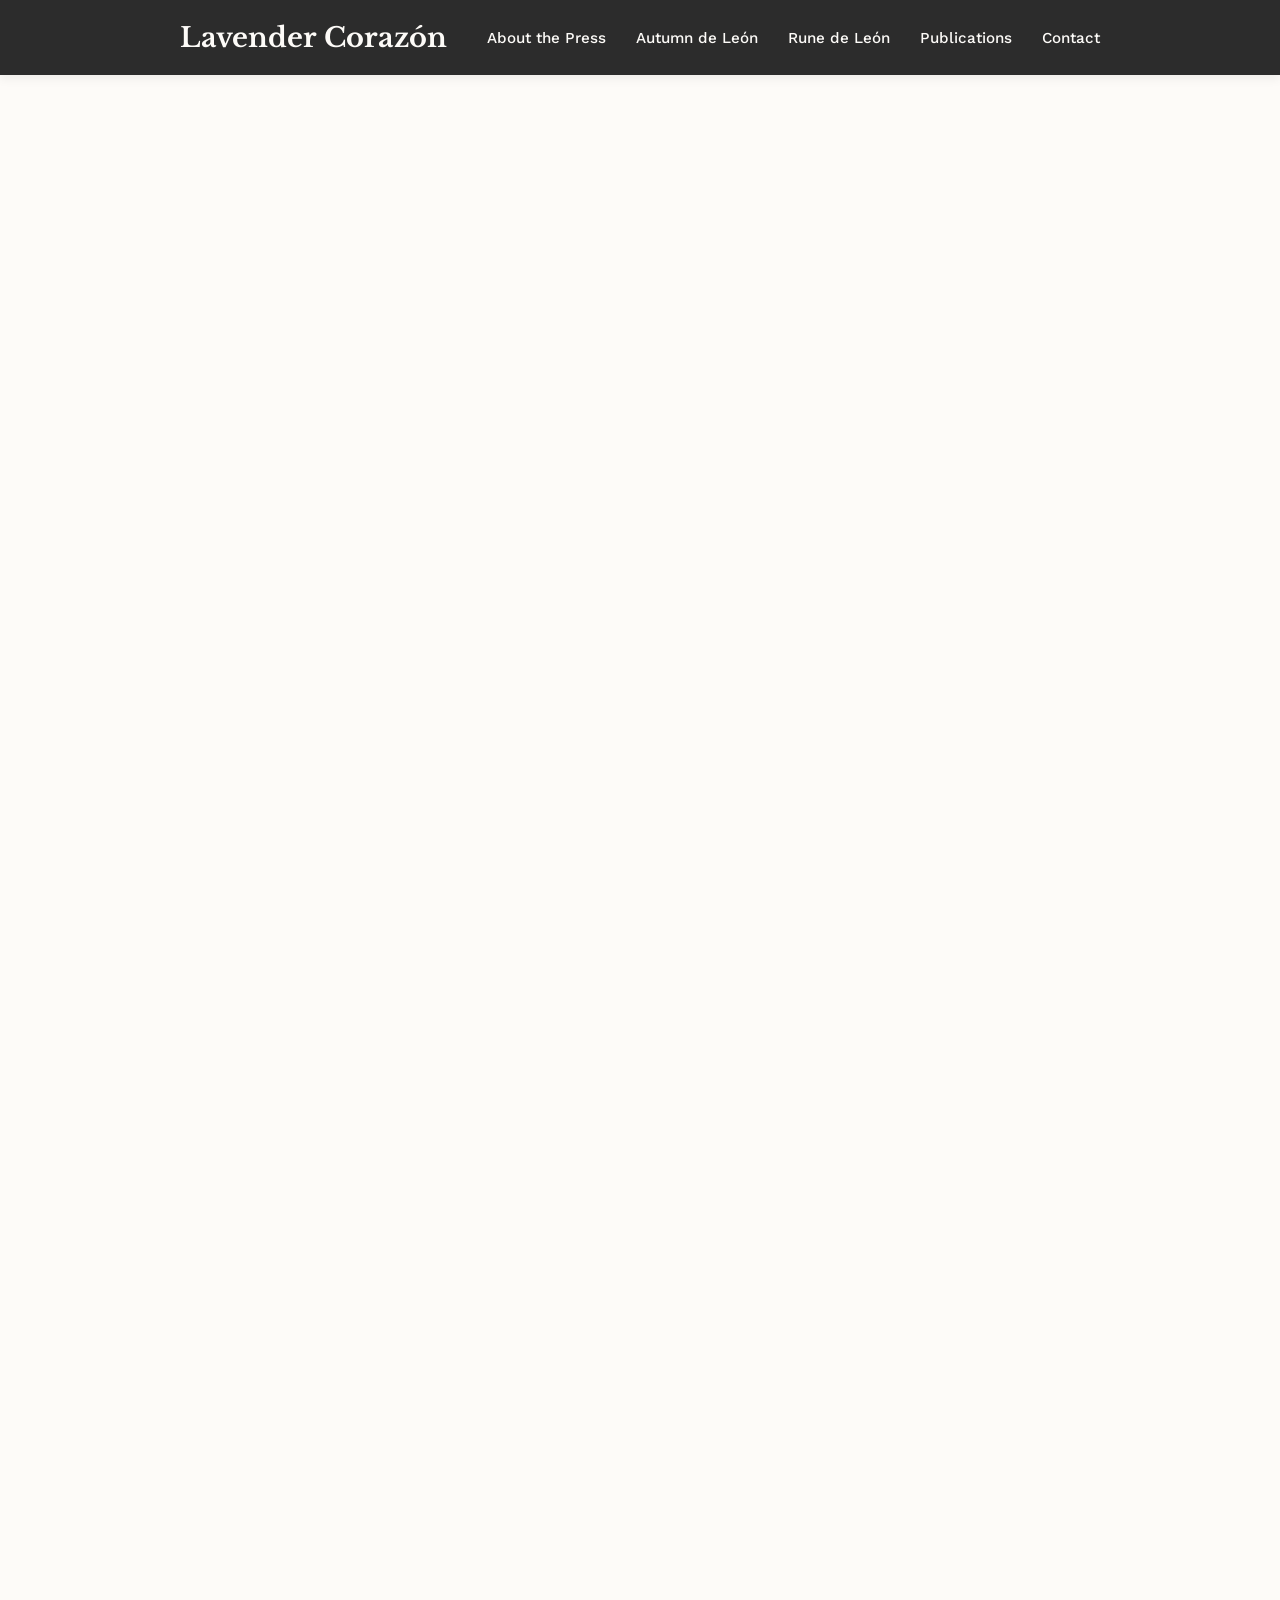
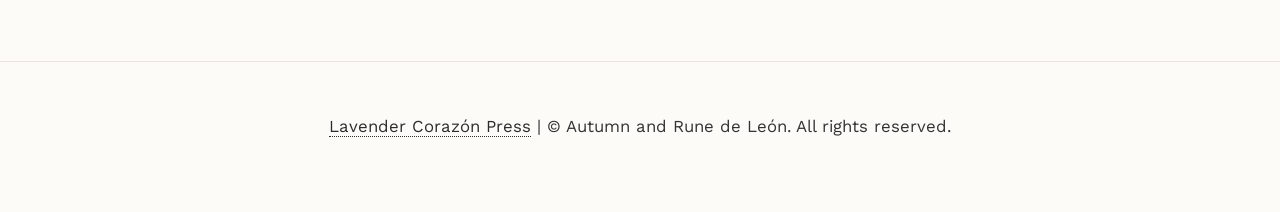
==== index.html @ 2fdf3943 "Update portfolio with latest site build" ====
<!DOCTYPE html>
<html lang="en">
<head>
    <meta charset="UTF-8">
    <meta name="viewport" content="width=device-width, initial-scale=1.0">
    <title>Lavender Corazón Press</title>
    <meta name="description" content="Lavender Corazón is a California-based queer and Latine-led letterpress project by Autumn and Rune de León, exploring poetry, printmaking, and community-based publishing through handmade chapbooks and literary ephemera.">
    <meta name="keywords" content="Lavender Corazon, Lavender Corazón, queer letterpress, Latine art, artist books, letterpress poetry, small press, fine press">
    <link rel="icon" href="assets/icon.png" type="image/png" />
    <link rel="preconnect" href="https://fonts.googleapis.com">
    <link rel="preconnect" href="https://fonts.gstatic.com" crossorigin>
    <link href="https://fonts.googleapis.com/css2?family=Libre+Baskerville:ital,wght@0,400;0,700;1,400&family=Work+Sans:wght@300;400;500;600;700&display=swap" rel="stylesheet">
    <link rel="stylesheet" href="css/style.css">
    <link rel="canonical" href="https://lavendercorazon.com/" />
    </head>

<body data-theme="light" class="lavender-corazon-home">

    <a href="#main-content" class="skip-link">Skip to main content</a>

    <header id="main-header" role="banner">
        <div class="header-content">
            <div class="logo">
                <a href="index.html">Lavender Corazón</a>
            </div>
            <nav role="navigation" aria-label="Main Navigation">
                <button id="menu-toggle" aria-expanded="false" aria-controls="main-nav">
                    <span class="sr-only">Toggle Menu</span>
                    <span class="hamburger-bar"></span>
                    <span class="hamburger-bar"></span>
                    <span class="hamburger-bar"></span>
                </button>
                <ul id="main-nav">
                    <li><a href="index.html#about-press">About the Press</a></li>
                    <li><a href="autumn.html">Autumn de León</a></li>
                    <li><a href="rune.html">Rune de León</a></li>
                    <li><a href="publications.html">Publications</a></li>
                    <li><a href="index.html#contact-press">Contact</a></li>
                    </ul>
            </nav>
        </div>
    </header>

    <main id="main-content" class="content-column" role="main">
        <section id="hero-press" aria-labelledby="hero-press-heading">
             <div class="section-content text-center">
                <h1 id="hero-press-heading" class="site-title-main">Lavender Corazón</h1>
                <p class="tagline">A Queer & Latine Press</p>
            </div>
        </section>

        <section id="about-press" aria-labelledby="about-press-heading">
            <h2 id="about-press-heading">About The Press</h2>
            <div class="section-content">
                <p>
                    Lavender Corazón Press is a small press rooted in queer and Latine experiences. We embrace both the craft of fine press and the experimental form of the artist book. As a printing method often inaccessible to those within our communities, letterpress offers a unique means of sharing our voices and embracing the book as object.
                </p>
                <p>
                    The press also serves as a collaborative imprint through which to publish and co-create with fellow artists within our communities.
                </p> <span class="visually-hidden">Rune de Leon, Autumn de Leon, Lavender Corazon</span>
            </div>
        </section>

        <section id="featured-portfolios" aria-labelledby="featured-portfolios-heading">
            <h2 id="featured-portfolios-heading">Artist Portfolios</h2>
            <div class="section-content portfolio-links">
                <div class="portfolio-link-card">
                    <h3>Autumn de León</h3>
                    <p>Artist-Printer.</p>
                    <a href="autumn.html" class="button">View Autumn's Portfolio</a>
                </div>
                <div class="portfolio-link-card">
                    <h3>Rune de León</h3>
                    <p>Illustrator & Photographer.</p>
                    <a href="rune.html" class="button">View Rune's Portfolio</a>
                </div>
            </div>
        </section>
        
        <section id="contact-press" aria-labelledby="contact-press-heading">
            <h2 id="contact-press-heading">Contact Us</h2>
            <div class="section-content">
                <p>
                    For inquiries about our work, collaborations, or custom projects, please reach out. 
                    We'd love to hear from you.
                </p>
                <p>Email: <a href="mailto:autumnal@lavendercorazon.com">autumnal@lavendercorazon.com</a></p>
                </div>
        </section>
    </main>

    <footer role="contentinfo">
        <p><a href="index.html">Lavender Corazón Press</a> | &copy; <span id="current-year"></span> Autumn and Rune de León. All rights reserved.</p>
    </footer>

    <dialog id="portfolio-lightbox" aria-labelledby="lb-title">
  <button class="lb-close" aria-label="Close (Esc)">×</button>
  <div class="lb-inner">
    <button class="lb-nav lb-prev" aria-label="Previous image">‹</button>
    <figure class="lb-figure">
      <img id="lb-img" alt="">
      <figcaption id="lb-cap"></figcaption>
    </figure>
    <button class="lb-nav lb-next" aria-label="Next image">›</button>
  </div>
</dialog>


    <script src="js/script.js"></script>
</body>
</html>
---- css/style.css ----
/*Updated 8/22/25 for mobile*/
:root {
    --font-primary: 'Work Sans', sans-serif;
    --font-secondary: 'Libre Baskerville', serif;

    /* Core Palette */
    --color-text: #333333; /* Dark gray for readability */
    --color-text-light: #666666;
    --color-heading: #1a1a1a; /* Near black for strong headings */
    --color-background: #fdfbf8; /* Warmer off-white, like aged paper */
    --color-background-alt: #f9f6f2;
    --color-primary-accent: #2c2c2c; /* Deep charcoal instead of pure black for softness */
    --color-primary-accent-hover: #4a4a4a; /* Slightly lighter charcoal for hover */
    --color-border: #dcd7cf; /* Softer border color */
    --color-border-light: #e9e4dd;
    --color-white: #ffffff;
    --color-error: #c94c4c;
    --color-success: #4CAF50;

    /* Lavender Motifs */
    --color-lavender-deep: #6A5ACD; 
    --color-lavender-medium: #9370DB; 
    --color-lavender-light: #E6E6FA; 

    --header-height: 75px;
    --max-width-content: 840px; 
    --spacing-unit: 20px;

    --transition-speed: 0.3s;
    --transition-timing: ease-in-out;

    --box-shadow-subtle: 0 1px 3px rgba(0, 0, 0, 0.04);
    --box-shadow-medium: 0 4px 10px rgba(0, 0, 0, 0.06);
    --box-shadow-letterpress-inset: inset 0 1px 2px rgba(0,0,0,0.07);
}

/* Global Resets & Base Styles - (autumne as before, truncated for brevity in this view) */
*, *::before, *::after { box-sizing: border-box; margin: 0; padding: 0; }
html { scroll-behavior: smooth; font-size: 100%; }
body {
    font-family: var(--font-primary);
    background-color: var(--color-background);
    color: var(--color-text);
    line-height: 1.75; 
    padding-top: var(--header-height);
    -webkit-font-smoothing: antialiased;
    -moz-osx-font-smoothing: grayscale;
    transition: background-color var(--transition-speed) var(--transition-timing), color var(--transition-speed) var(--transition-timing);
}
.skip-link { position: absolute; top: -100px; left: 0; background: var(--color-primary-accent); color: var(--color-background); padding: 10px 15px; z-index: 9999; transition: top var(--transition-speed) var(--transition-timing); text-decoration: none; font-weight: 500; }
.skip-link:focus { top: 0; }
.sr-only { position: absolute; width: 1px; height: 1px; padding: 0; margin: -1px; overflow: hidden; clip: rect(0, 0, 0, 0); white-space: nowrap; border: 0; }

/* Typography */
h1, h2, h3, h4, h5, h6 { font-family: var(--font-secondary); color: var(--color-heading); line-height: 1.3; margin-bottom: calc(var(--spacing-unit) * 0.85); font-weight: 700; }
h1 { font-size: 2.6rem; }
h2 { font-size: 2.1rem; }
h3 { font-size: 1.6rem; }
p { font-size: 1.05rem; margin-bottom: var(--spacing-unit); color: var(--color-text); } 

/* UPDATED LINK STYLES */
a { 
    color: var(--color-primary-accent); /* Charcoal links */
    text-decoration: none; 
    border-bottom: 1px solid transparent; 
    transition: color var(--transition-speed) var(--transition-timing), border-color var(--transition-speed) var(--transition-timing); 
}
a:hover, a:focus { 
    color: var(--color-primary-accent-hover); /* Lighter charcoal on hover */
    border-bottom-color: var(--color-primary-accent-hover); /* Underline on hover */
}

.site-title-main { font-size: 3.5rem; color: var(--color-heading); margin-bottom: calc(var(--spacing-unit) * 0.5); font-weight: 400; }
.lavender-corazon-home #hero-press { padding: calc(var(--spacing-unit) * 3) 0; text-align: center; border-bottom: 1px solid var(--color-border-light); }
.lavender-corazon-home .tagline { font-family: var(--font-primary); font-size: 1.2rem; color: black; font-style: italic; }
.portfolio-intro h1 { font-size: 2.8rem; text-align: center; margin-bottom: calc(var(--spacing-unit) * 0.25); color: var(--color-heading); }
.portfolio-tagline { font-family: var(--font-primary); font-size: 1.1rem; color: black; text-align: center; margin-bottom: calc(var(--spacing-unit) * 2); }

/* Header */
#main-header { background-color: var(--color-primary-accent); color: var(--color-background); padding: 0 calc(var(--spacing-unit) * 1.5); position: fixed; top: 0; left: 0; width: 100%; height: var(--header-height); z-index: 1000; box-shadow: var(--box-shadow-medium); }
#main-header .header-content { max-width: calc(var(--max-width-content) + var(--spacing-unit) * 4); margin: 0 auto; display: flex; justify-content: space-between; align-items: center; height: 100%; }
#main-header .logo a { font-family: var(--font-secondary); font-size: 1.7rem; color: var(--color-background); font-weight: 700; text-decoration: none; border-bottom: none; }
/* Logo link hover specifically uses lavender for a subtle brand touch in header */
#main-header .logo a:hover, #main-header .logo a:focus { color: var(--color-lavender-light); border-bottom: none; } 
#main-header nav ul { list-style: none; display: flex; }
#main-header nav ul li { margin-left: calc(var(--spacing-unit) * 1.5); }
#main-header nav ul li a { text-decoration: none; color: var(--color-background); font-family: var(--font-primary); font-size: 0.95rem; font-weight: 500; padding: 5px 0; position: relative; border-bottom: none; }
#main-header nav ul li a.current-page { color: var(--color-lavender-light); font-weight: 700; }
#main-header nav ul li a::after { content: ''; position: absolute; width: 100%; transform: scaleX(0); height: 2px; bottom: -2px; left: 0; background-color: var(--color-lavender-light); transform-origin: bottom right; transition: transform var(--transition-speed) var(--transition-timing); }
#main-header nav ul li a:hover::after, #main-header nav ul li a:focus::after, #main-header nav ul li a.current-page::after { transform: scaleX(1); transform-origin: bottom left; }
#main-header nav ul li a:hover, #main-header nav ul li a:focus { color: var(--color-lavender-light); border-bottom: none; } /* Nav links in header retain lavender hover for contrast */
#menu-toggle { display: none; background: none; border: none; cursor: pointer; padding: 10px; z-index: 1001; }
#menu-toggle .hamburger-bar { display: block; width: 25px; height: 3px; background-color: var(--color-background); margin: 5px 0; transition: transform var(--transition-speed) var(--transition-timing), opacity var(--transition-speed) var(--transition-timing); }

/* Main Content Layout */
.content-column { max-width: var(--max-width-content); margin: calc(var(--spacing-unit) * 2.5) auto; padding: 0 var(--spacing-unit); }
section { padding: calc(var(--spacing-unit) * 2.5) 0; margin-bottom: calc(var(--spacing-unit) * 2); border-bottom: 1px solid var(--color-border-light); opacity: 0; transform: translateY(20px); transition: opacity 0.6s var(--transition-timing), transform 0.6s var(--transition-timing); }
section.is-visible { opacity: 1; transform: translateY(0); }
section:last-child { border-bottom: none; margin-bottom: 0; }
section h2 { margin-bottom: calc(var(--spacing-unit) * 1.5); position: relative; padding-bottom: calc(var(--spacing-unit) * 0.5); font-weight: 400; }
section h2::after { content: ''; position: absolute; left: 0; bottom: 0; width: 50px; height: 2px; background-color: var(--color-lavender-medium); } /* Lavender underline for section titles retained */
.lavender-corazon-home #featured-portfolios .portfolio-links { display: flex; flex-wrap: wrap; gap: var(--spacing-unit); justify-content: space-around; }
.lavender-corazon-home .portfolio-link-card { background-color: var(--color-background-alt); border: 1px solid var(--color-border-light); padding: calc(var(--spacing-unit) * 1.5); border-radius: 4px; text-align: center; flex: 1 1 300px; min-width: 280px; box-shadow: var(--box-shadow-subtle); transition: transform var(--transition-speed) ease, box-shadow var(--transition-speed) ease; }
.lavender-corazon-home .portfolio-link-card:hover { transform: translateY(-5px); box-shadow: var(--box-shadow-medium); }
/* Portfolio card title links will now follow general 'a' styling (charcoal) */
.lavender-corazon-home .portfolio-link-card h3 a { color: var(--color-primary-accent); }
.lavender-corazon-home .portfolio-link-card h3 a:hover { color: var(--color-primary-accent-hover); }
.lavender-corazon-home .portfolio-link-card p { font-size: 0.95rem; color: var(--color-text-light); margin-bottom: var(--spacing-unit); }

/* Entries Section (Portfolio Pages) */
.entries-container .entry-preview { margin-bottom: calc(var(--spacing-unit) * 3); padding-bottom: calc(var(--spacing-unit) * 2); border-bottom: 1px dashed var(--color-border); display: flex; gap: calc(var(--spacing-unit) * 1.5); align-items: flex-start; transition: opacity 0.3s ease; }
.entries-container .entry-preview:hover { opacity: 0.85; }
.entries-container .entry-preview:last-child { border-bottom: none; padding-bottom: 0; }
.entries-container .entry-preview img { width: 180px; height: auto; object-fit: cover; aspect-ratio: 4/3.2; border: 1px solid var(--color-border-light); padding: 4px; background-color: var(--color-white); box-shadow: var(--box-shadow-subtle); flex-shrink: 0; border-radius: 2px; }
.entries-container .entry-preview .entry-content { flex-grow: 1; }
.entries-container .entry-preview h3 { font-size: 1.5rem; margin-top: 0; margin-bottom: calc(var(--spacing-unit) * 0.4); }
/* Entry title links will now follow general 'a' styling (charcoal) */
.entries-container .entry-preview h3 a { color: var(--color-heading); border-bottom-color: transparent; } /* Keep heading color for title itself */
.entries-container .entry-preview h3 a:hover, .entries-container .entry-preview h3 a:focus { color: var(--color-primary-accent-hover); border-bottom-color: var(--color-primary-accent-hover); } /* Hover uses charcoal */
.entries-container .entry-preview .excerpt { font-size: 0.95rem; color: var(--color-text-light); margin-bottom: calc(var(--spacing-unit) * 0.75); }
/* Read more links will now follow general 'a' styling but with B&W button appearance */
.entries-container .entry-preview .read-more { 
    display: inline-block; 
    font-family: var(--font-primary); 
    font-weight: 600; 
    font-size: 0.85rem; 
    text-decoration: none; 
    color: var(--color-primary-accent); /* Charcoal text */
    padding: 7px 14px; 
    border: 1px solid var(--color-primary-accent); /* Charcoal border */
    border-radius: 20px; 
    background-color: transparent; /* Transparent background */
    transition: background-color var(--transition-speed) var(--transition-timing), color var(--transition-speed) var(--transition-timing); 
}
.entries-container .entry-preview .read-more:hover, 
.entries-container .entry-preview .read-more:focus { 
    background-color: var(--color-primary-accent); /* Charcoal background on hover */
    color: var(--color-background); /* Off-white text on hover */
}
.loading-message, .error-message-global { font-style: italic; color: var(--color-text-light); text-align: center; padding: var(--spacing-unit); font-size: 1rem; }

/* CV Section & Buttons (B&W Buttons) */
.button {
    display: inline-block;
    background-color: var(--color-primary-accent); 
    color: var(--color-background); 
    padding: 12px 25px;
    text-decoration: none;
    font-family: var(--font-primary);
    font-weight: 500;
    font-size: 0.95rem;
    border-radius: 3px;
    border: 1px solid var(--color-primary-accent); 
    transition: background-color var(--transition-speed) var(--transition-timing), 
                color var(--transition-speed) var(--transition-timing), 
                transform var(--transition-speed) var(--transition-timing), 
                box-shadow var(--transition-speed) var(--transition-timing),
                border-color var(--transition-speed) var(--transition-timing);
    cursor: pointer;
    text-align: center;
}
.button:hover, .button:focus {
    background-color: var(--color-background); 
    color: var(--color-primary-accent); 
    border-color: var(--color-primary-accent); 
    transform: translateY(-2px);
    box-shadow: var(--box-shadow-subtle);
}
.button:active {
    transform: translateY(0);
}
.small-note { font-size: 0.85rem; color: var(--color-text-light); margin-top: calc(var(--spacing-unit) * 0.75); }


/* Bridge divider + circular portrait - FIXED for mobile */
.profile-bridge {
  --avatar-size: clamp(140px, 22vw, 220px);
  position: relative;
  /* Changed: More space to prevent overlap */
  margin: 1.5rem auto 2rem;
  /* Changed: Ensure enough height for the circle */
  min-height: calc(var(--avatar-size) + 20px);
  display: flex;
  align-items: center;
  justify-content: center;
}

.profile-bridge::before {
  content: "";
  position: absolute;
  left: 0;
  right: 0;
  top: 50%;
  border-top: 1px solid var(--color-border-light);
  z-index: 0;
}

.profile-avatar {
  /* Changed: Removed absolute positioning */
  position: relative;
  width: var(--avatar-size);
  height: var(--avatar-size);
  border-radius: 50%;
  overflow: hidden;
  z-index: 2;
  background: var(--color-background);
  box-shadow:
    0 0 0 6px var(--color-background),
    0 2px 10px rgba(0,0,0,0.06);
}

.profile-avatar img {
  width: 100%;
  height: 100%;
  object-fit: cover;
  display: block;
}

/* Normalize intro → bridge → about (autumn = Rune) */
:root {
  --bridge-gap-top: 1.5rem;
  --bridge-gap-bottom: 2rem;
}

/* autumne avatar size + spacing on both pages */
.autumn-duffy-page .profile-bridge,
.rune-de-leon-page .profile-bridge {
  --avatar-size: 200px;
  margin-top: var(--bridge-gap-top);
  margin-bottom: var(--bridge-gap-bottom);
}

/* Remove default bottom border/padding on intro sections */
#portfolio-intro-autumn,
#portfolio-intro-rune {
  border-bottom: none;
  padding-bottom: 0;
  margin-bottom: 0;
}

/* Subtitle → circle spacing */
.portfolio-tagline {
  margin-bottom: 0;
}

/* Circle → About spacing (both pages) + kill border */
#about,
#about-autumn,
#about-rune {
  border-bottom: none;
  padding-top: 0;
  margin-top: 0;
}

/* Enforce circle geometry */
.autumn-duffy-page .profile-avatar,
.rune-de-leon-page .profile-avatar {
  width: var(--avatar-size);
  aspect-ratio: 1 / 1;
  border-radius: 50%;
  overflow: hidden;
}

.autumn-duffy-page .profile-avatar img,
.rune-de-leon-page .profile-avatar img {
  width: 100%;
  height: 100%;
  object-fit: cover;
  display: block;
}

/* Mobile-specific adjustments */
@media (max-width: 768px) {
  .profile-bridge {
    --avatar-size: 160px;
    margin: 1.5rem auto 1.5rem;
  }
  
  .autumn-duffy-page .profile-bridge,
  .rune-de-leon-page .profile-bridge {
    --avatar-size: 160px;
  }
}

@media (max-width: 480px) {
  .profile-bridge {
    --avatar-size: 140px;
    margin: 1rem auto 1rem;
  }
  
  .autumn-duffy-page .profile-bridge,
  .rune-de-leon-page .profile-bridge {
    --avatar-size: 140px;
  }
}

/* Remove the default section borders so you don’t get double lines */
#portfolio-intro-rune, #about-rune { border-bottom: none; }
#portfolio-intro-autumn, #about-autumn { border-bottom: none; }


/* ---- Portfolio / Carousel (natural aspect, bounded height) ---- */
.series-carousel { margin: 2rem 0; }

.series-carousel .snap-row{
  display:flex;
  overflow-x:auto;
  scroll-snap-type:x mandatory;
  gap:1rem;
  padding:0 1rem;
  align-items:center;          /* vertically center different heights */
}

.series-carousel .card{
  flex:0 0 auto;               /* size to content; no forced width */
  scroll-snap-align:center;
}

/* The clickable frame sizes to the image */
.card-hero{
  position:relative;
  display:inline-block;
  padding:0;
  border:none;
  background:transparent;      /* no letterbox fill */
  border-radius:16px;
  overflow:hidden;             /* keeps caption inside rounded corners */
  cursor:pointer;
}

/* KEY: cap height, keep aspect, width auto */
.card-hero img {
  display: block;
  height: clamp(420px, 45vh, 840px); /* bigger: ~45% of screen, with floor/ceiling */
  width: auto;
  max-width: min(96vw, 1200px);      /* let it get wider but not past the viewport */
  border-radius: inherit;
}

@media (max-width: 600px){
  .card-hero img { height: clamp(300px, 55vh, 700px); } /* larger on phones */
}

/* Caption */
.card-caption{
  position:absolute;
  left:.75rem;
  bottom:.75rem;
  background:rgba(0,0,0,.55);
  color:#fff;
  padding:.45rem .7rem;
  border-radius:.5rem;
  font:600 .95rem/1.2 "Work Sans", system-ui;
}

/* ---- Lightbox ---- */
#portfolio-lightbox {
  width: 100%;
  height: 100%;
  padding: 0;
  border: none;
}
#portfolio-lightbox::backdrop { background: rgba(0,0,0,.85); }

#portfolio-lightbox .lb-inner{
  height: 100dvh;
  display: grid;
  grid-template-columns: 64px 1fr 64px;
  grid-template-areas: "prev fig next";
  align-items: center;
  gap: 1rem;
  padding: 1rem;
}

#portfolio-lightbox .lb-figure{
  grid-area: fig;
  margin: 0;
  text-align: center;
}
#lb-img{
  max-height: 90dvh;
  max-width: 92vw;
  width: auto;
  height: auto;
  display: inline-block;
}
#lb-cap{
  margin-top: .75rem;
  color: #e9e9e9;
  font: 500 .95rem/1.4 var(--font-primary, system-ui);
}

.lb-nav{
  grid-area: prev;
  border: none;
  background: rgba(255,255,255,.9);
  width: 44px; height: 44px;
  border-radius: 999px;
  cursor: pointer;
  font-size: 1.25rem;
  box-shadow: 0 2px 10px rgba(0,0,0,.25);
}
.lb-next{ grid-area: next; }
.lb-prev{ grid-area: prev; }

.lb-close{
  position: fixed;
  top: 12px; right: 14px;
  border: none;
  background: rgba(255,255,255,.95);
  width: 40px; height: 40px;
  border-radius: 999px;
  cursor: pointer;
  font-size: 1.1rem;
  box-shadow: 0 2px 10px rgba(0,0,0,.25);
}
@media (max-width: 700px){
  #portfolio-lightbox .lb-inner{
    grid-template-columns: 48px 1fr 48px;
    gap: .5rem;
  }
}



/* Contact Form */
.contact-form .form-group { margin-bottom: calc(var(--spacing-unit) * 1.25); }
.contact-form label { display: block; font-family: var(--font-primary); font-weight: 600; margin-bottom: calc(var(--spacing-unit) * 0.4); font-size: 0.9rem; color: var(--color-heading); }
.contact-form input[type="text"], .contact-form input[type="email"], .contact-form textarea { width: 100%; padding: 12px; border: 1px solid var(--color-border); border-radius: 3px; font-family: var(--font-primary); font-size: 1rem; background-color: var(--color-white); color: var(--color-text); transition: border-color var(--transition-speed) var(--transition-timing), box-shadow var(--transition-speed) var(--transition-timing); box-shadow: var(--box-shadow-letterpress-inset); }
/* Focus ring for form inputs will use a subtle lavender to tie in the accent color */
.contact-form input[type="text"]:focus, .contact-form input[type="email"]:focus, .contact-form textarea:focus { outline: none; border-color: var(--color-lavender-medium); box-shadow: 0 0 0 3px rgba(147, 112, 219, 0.2), var(--box-shadow-letterpress-inset); } 
.contact-form input::placeholder, .contact-form textarea::placeholder { color: var(--color-text-light); opacity: 0.7; }
.contact-form textarea { resize: vertical; min-height: 120px; }
.form-group .error-message { display: block; color: var(--color-error); font-size: 0.85rem; margin-top: 5px; min-height: 1.2em; }
.contact-form input.invalid, .contact-form textarea.invalid { border-color: var(--color-error); }
.form-feedback { margin-top: var(--spacing-unit); padding: calc(var(--spacing-unit) * 0.75); border-radius: 3px; font-size: 0.95rem; text-align: center; }
.form-feedback.success { background-color: #edf7ed; border: 1px solid var(--color-success); color: #1e4620; }
.form-feedback.error { background-color: #fdeded; border: 1px solid var(--color-error); color: #932121; }

/* Footer */
footer { text-align: center; padding: calc(var(--spacing-unit) * 2.5) var(--spacing-unit); margin-top: calc(var(--spacing-unit) * 2.5); font-size: 0.9rem; color: var(--color-text-light); border-top: 1px solid var(--color-border-light); }
/* Footer links will also follow the new general 'a' styling (charcoal) */
footer a { color: var(--color-primary-accent); border-bottom: 1px dotted var(--color-primary-accent); }
footer a:hover { color: var(--color-primary-accent-hover); border-bottom-color: var(--color-primary-accent-hover); }

/* Responsive Adjustments - (autumne as before, truncated) */
@media (max-width: 900px) { :root { --header-height: 70px; } h1 { font-size: 2.3rem; } .site-title-main { font-size: 3rem; } .portfolio-intro h1 { font-size: 2.5rem; } h2 { font-size: 1.9rem; } h3 { font-size: 1.5rem; } .entries-container .entry-preview { flex-direction: column; } .entries-container .entry-preview img { width: 100%; max-width: 250px; margin-bottom: var(--spacing-unit); } }
@media (max-width: 768px) { #main-header nav ul { display: none; position: absolute; top: var(--header-height); left: 0; width: 100%; background-color: var(--color-primary-accent); flex-direction: column; align-items: center; padding: var(--spacing-unit) 0; box-shadow: var(--box-shadow-medium); border-top: 1px solid rgba(255,255,255,0.05); } #main-header nav ul.is-active { display: flex; } #main-header nav ul li { margin: calc(var(--spacing-unit) * 0.5) 0; width: 100%; text-align: center; } #main-header nav ul li a { display: block; padding: calc(var(--spacing-unit) * 0.75) 0; width: 100%; } #main-header nav ul li a::after { bottom: 8px; } #menu-toggle { display: block; } #menu-toggle.is-active .hamburger-bar:nth-child(1) { transform: translateY(8px) rotate(45deg); } #menu-toggle.is-active .hamburger-bar:nth-child(2) { opacity: 0; } #menu-toggle.is-active .hamburger-bar:nth-child(3) { transform: translateY(-8px) rotate(-45deg); } .content-column { margin-top: var(--spacing-unit); margin-bottom: var(--spacing-unit); } section { padding: var(--spacing-unit) 0; } }
@media (max-width: 480px) { html { font-size: 93.75%; } #main-header .logo a { font-size: 1.5rem; } h1 { font-size: 2rem; } .site-title-main { font-size: 2.5rem; } .portfolio-intro h1 { font-size: 2.2rem; } h2 { font-size: 1.7rem; } h3 { font-size: 1.4rem; } .button { padding: 10px 20px; font-size: 0.9rem; } .entries-container .entry-preview .read-more { padding: 6px 12px; font-size: 0.8rem; } .lavender-corazon-home .portfolio-link-card { padding: var(--spacing-unit); } }
/* Print styles - (autumne as before, truncated) */
@media print { body { padding-top: 0; background-color: var(--color-white); color: #000; } #main-header, footer, .contact-form button, .button, #menu-toggle { display: none; } .content-column, section { border: none; margin: 0; padding: 0; box-shadow: none; opacity: 1; transform: none; } a { color: #000; text-decoration: underline; } a[href^="http"]::after { content: " (" attr(href) ")"; font-size: 0.8em; } .entries-container .entry-preview img { max-width: 150px; } section h2::after { background-color: #000; } }


/* --- Normalize intro ↔ bridge ↔ about (autumn = Rune) --- */
:root{
  --bridge-gap-top: 6px;      /* subtitle → circle */
  --bridge-gap-bottom: 28px;  /* circle → About heading */
}

/* autumne avatar size + vertical nudge on both pages */
.autumn-page .profile-bridge,
.rune-de-leon-page .profile-bridge{
  --avatar-size: 200px;
  margin-top: -10px;                      /* pull circle closer to subtitle */
  margin-bottom: var(--bridge-gap-bottom);
}

/* Remove default bottom border/padding on the intro sections */
#portfolio-intro-autumn,
#portfolio-intro-rune{
  border-bottom: none;
  padding-bottom: 0;
}

/* Subtitle → circle spacing */
.portfolio-tagline{
  margin-bottom: var(--bridge-gap-top);
}

/* Circle → About spacing (both pages) + kill border */
#about,                /* autumn */
#about-autumn,            /* legacy id if used */
#about-rune{           /* Rune */
  border-bottom: none;
  padding-top: 0;
  margin-top: var(--bridge-gap-bottom);
}

/* Enforce circle geometry */
.autumn-page .profile-avatar,
.rune-de-leon-page .profile-avatar{
  width: var(--avatar-size);
  aspect-ratio: 1 / 1;
  border-radius: 50%;
  overflow: hidden;
}
.autumn-page .profile-avatar img,
.rune-de-leon-page .profile-avatar img{
  width: 100%;
  height: 100%;
  object-fit: cover;
  display: block;
}

.visually-hidden {
  position: absolute;
  width: 1px;
  height: 1px;
  overflow: hidden;
  clip: rect(0,0,0,0);
  white-space: nowrap;
}

/* ==========================================================================
   Publications & Library Catalogue Styles
   ========================================================================== */

.publications-list {
    display: flex;
    flex-direction: column;
    gap: calc(var(--spacing-unit) * 4);
    margin-top: calc(var(--spacing-unit) * 1.5);
}

.publication-entry {
    display: grid;
    grid-template-columns: 1.2fr 0.8fr;
    gap: calc(var(--spacing-unit) * 2.5);
    align-items: start;
    padding-bottom: calc(var(--spacing-unit) * 2);
}

.publication-entry:not(:last-child) {
    border-bottom: 1px dashed var(--color-border);
}

/* Left Column: Metadata & Details */
.pub-metadata h3 {
    font-size: 1.75rem;
    margin-bottom: calc(var(--spacing-unit) * 0.75);
}

.catalogue-specs {
    list-style: none;
    padding: 0;
    margin-bottom: var(--spacing-unit);
    background-color: var(--color-background-alt);
    border-left: 2px solid var(--color-lavender-medium);
    padding: calc(var(--spacing-unit) * 0.75) var(--spacing-unit);
    font-family: var(--font-primary);
    font-size: 0.95rem;
}

.catalogue-specs li {
    margin-bottom: 6px;
    line-height: 1.5;
}

.catalogue-specs li:last-child {
    margin-bottom: 0;
}

.pub-description p {
    font-size: 1rem;
    margin-bottom: var(--spacing-unit);
}

/* Right Column: Book/Print Asset Display */
.pub-media {
    width: 100%;
}

.pub-media img {
    width: 100%;
    height: auto;
    object-fit: cover;
    border: 1px solid var(--color-border-light);
    padding: 6px;
    background-color: var(--color-white);
    box-shadow: var(--box-shadow-medium);
    border-radius: 2px;
}

/* Permanent Collections Layout */
.collections-grid {
    list-style: none;
    padding: 0;
    margin-top: var(--spacing-unit);
    display: grid;
    grid-template-columns: repeat(auto-fill, minmax(280px, 1fr));
    gap: calc(var(--spacing-unit) * 0.75);
}

.collections-grid li {
    font-family: var(--font-secondary);
    font-size: 1.1rem;
    padding: calc(var(--spacing-unit) * 0.5) 0;
    border-bottom: 1px solid var(--color-border-light);
    position: relative;
}

/* Responsive Overrides for Catalog View */
@media (max-width: 800px) {
    .publication-entry {
        grid-template-columns: 1fr;
        gap: calc(var(--spacing-unit) * 2);
    }
    
    .pub-media {
        grid-row: 1; /* Moves visual asset above metadata on small screens */
        max-width: 450px;
        margin: 0 auto;
    }
}
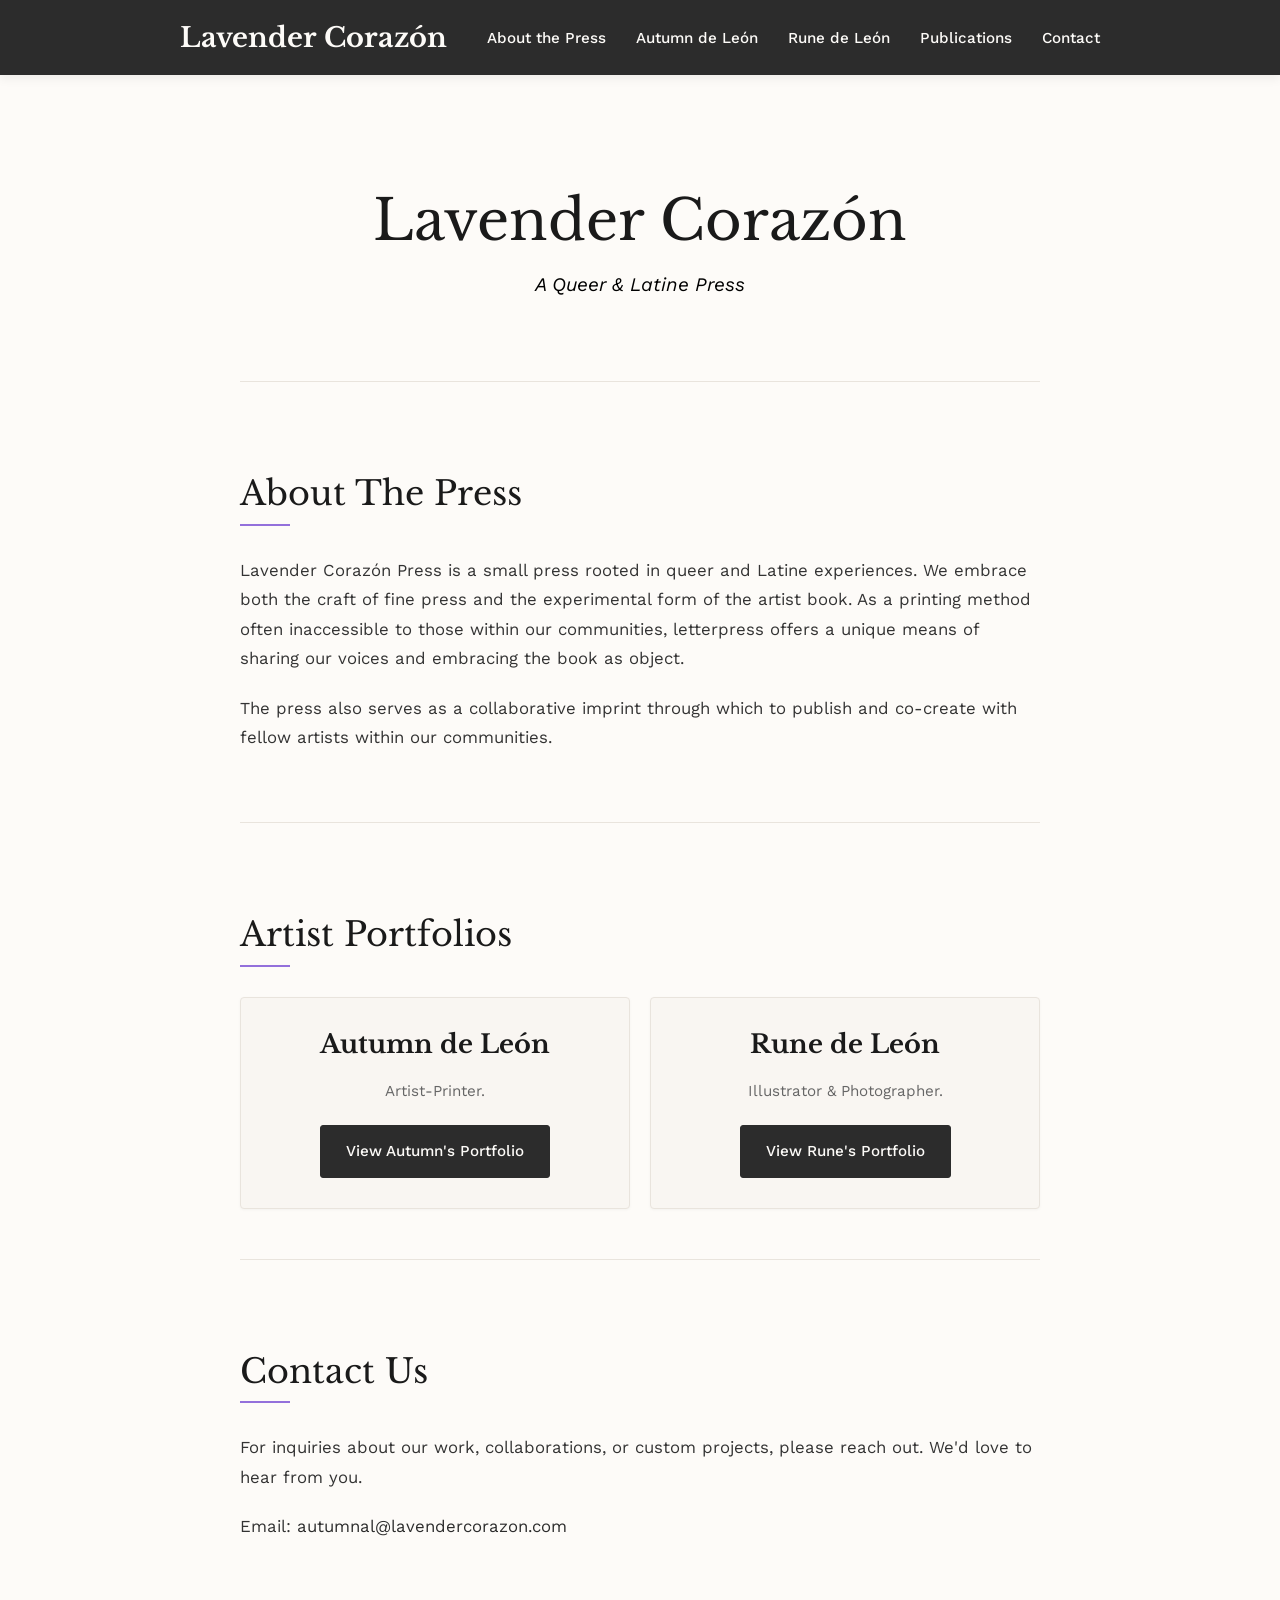
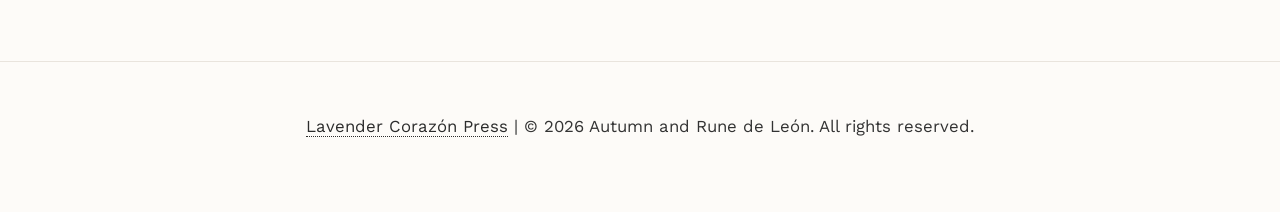
==== commit 563ee869: "Update portfolio with latest site build" ====
--- a/index.html
+++ b/index.html
@@ -12,6 +12,20 @@
     <link href="https://fonts.googleapis.com/css2?family=Libre+Baskerville:ital,wght@0,400;0,700;1,400&family=Work+Sans:wght@300;400;500;600;700&display=swap" rel="stylesheet">
     <link rel="stylesheet" href="css/style.css">
     <link rel="canonical" href="https://lavendercorazon.com/" />
+    <script type="application/ld+json">
+    {
+    "@context": "https://schema.org",
+    "@type": "Organization",
+    "name": "Lavender Corazón Press",
+    "url": "https://lavendercorazon.com/",
+    "description": "A California-based queer and Latine-led letterpress project exploring poetry, printmaking, and community-based publishing.",
+    "email": "autumnal@lavendercorazon.com",
+    "founder": [
+        { "@type": "Person", "name": "Autumn de León", "url": "https://lavendercorazon.com/autumn.html" },
+        { "@type": "Person", "name": "Rune de León", "url": "https://lavendercorazon.com/rune.html" }
+     ]
+}
+</script>
     </head>
 
 <body data-theme="light" class="lavender-corazon-home">
--- a/css/style.css
+++ b/css/style.css
@@ -4,14 +4,14 @@
     --font-secondary: 'Libre Baskerville', serif;
 
     /* Core Palette */
-    --color-text: #333333; /* Dark gray for readability */
+    --color-text: #333333; 
     --color-text-light: #666666;
-    --color-heading: #1a1a1a; /* Near black for strong headings */
-    --color-background: #fdfbf8; /* Warmer off-white, like aged paper */
+    --color-heading: #1a1a1a; 
+    --color-background: #fdfbf8; 
     --color-background-alt: #f9f6f2;
-    --color-primary-accent: #2c2c2c; /* Deep charcoal instead of pure black for softness */
-    --color-primary-accent-hover: #4a4a4a; /* Slightly lighter charcoal for hover */
-    --color-border: #dcd7cf; /* Softer border color */
+    --color-primary-accent: #2c2c2c; 
+    --color-primary-accent-hover: #4a4a4a; 
+    --color-border: #dcd7cf; 
     --color-border-light: #e9e4dd;
     --color-white: #ffffff;
     --color-error: #c94c4c;
@@ -32,11 +32,24 @@
     --box-shadow-subtle: 0 1px 3px rgba(0, 0, 0, 0.04);
     --box-shadow-medium: 0 4px 10px rgba(0, 0, 0, 0.06);
     --box-shadow-letterpress-inset: inset 0 1px 2px rgba(0,0,0,0.07);
-}
-
-/* Global Resets & Base Styles - (autumne as before, truncated for brevity in this view) */
-*, *::before, *::after { box-sizing: border-box; margin: 0; padding: 0; }
-html { scroll-behavior: smooth; font-size: 100%; }
+
+    /* Bridge spacing variables */
+    --bridge-gap-top: 6px;      
+    --bridge-gap-bottom: 28px;  
+}
+
+/* Global Resets & Base Styles */
+*, *::before, *::after { 
+    box-sizing: border-box; 
+    margin: 0; 
+    padding: 0; 
+}
+
+html { 
+    scroll-behavior: smooth; 
+    font-size: 100%; 
+}
+
 body {
     font-family: var(--font-primary);
     background-color: var(--color-background);
@@ -47,99 +60,387 @@
     -moz-osx-font-smoothing: grayscale;
     transition: background-color var(--transition-speed) var(--transition-timing), color var(--transition-speed) var(--transition-timing);
 }
-.skip-link { position: absolute; top: -100px; left: 0; background: var(--color-primary-accent); color: var(--color-background); padding: 10px 15px; z-index: 9999; transition: top var(--transition-speed) var(--transition-timing); text-decoration: none; font-weight: 500; }
-.skip-link:focus { top: 0; }
-.sr-only { position: absolute; width: 1px; height: 1px; padding: 0; margin: -1px; overflow: hidden; clip: rect(0, 0, 0, 0); white-space: nowrap; border: 0; }
-
-/* Typography */
-h1, h2, h3, h4, h5, h6 { font-family: var(--font-secondary); color: var(--color-heading); line-height: 1.3; margin-bottom: calc(var(--spacing-unit) * 0.85); font-weight: 700; }
+
+.skip-link { 
+    position: absolute; 
+    top: -100px; 
+    left: 0; 
+    background: var(--color-primary-accent); 
+    color: var(--color-background); 
+    padding: 10px 15px; 
+    z-index: 9999; 
+    transition: top var(--transition-speed) var(--transition-timing); 
+    text-decoration: none; 
+    font-weight: 500; 
+}
+
+.skip-link:focus { 
+    top: 0; 
+}
+
+.sr-only { 
+    position: absolute; 
+    width: 1px; 
+    height: 1px; 
+    padding: 0; 
+    margin: -1px; 
+    overflow: hidden; 
+    clip: rect(0, 0, 0, 0); 
+    white-space: nowrap; 
+    border: 0; 
+}
+
+.visually-hidden {
+    position: absolute;
+    width: 1px;
+    height: 1px;
+    overflow: hidden;
+    clip: rect(0,0,0,0);
+    white-space: nowrap;
+}
+
+/* Typography & Links */
+h1, h2, h3, h4, h5, h6 { 
+    font-family: var(--font-secondary); 
+    color: var(--color-heading); 
+    line-height: 1.3; 
+    margin-bottom: calc(var(--spacing-unit) * 0.85); 
+    font-weight: 700; 
+}
+
 h1 { font-size: 2.6rem; }
 h2 { font-size: 2.1rem; }
 h3 { font-size: 1.6rem; }
-p { font-size: 1.05rem; margin-bottom: var(--spacing-unit); color: var(--color-text); } 
-
-/* UPDATED LINK STYLES */
+
+p { 
+    font-size: 1.05rem; 
+    margin-bottom: var(--spacing-unit); 
+    color: var(--color-text); 
+} 
+
 a { 
-    color: var(--color-primary-accent); /* Charcoal links */
+    color: var(--color-primary-accent); 
     text-decoration: none; 
     border-bottom: 1px solid transparent; 
     transition: color var(--transition-speed) var(--transition-timing), border-color var(--transition-speed) var(--transition-timing); 
 }
+
 a:hover, a:focus { 
-    color: var(--color-primary-accent-hover); /* Lighter charcoal on hover */
-    border-bottom-color: var(--color-primary-accent-hover); /* Underline on hover */
-}
-
-.site-title-main { font-size: 3.5rem; color: var(--color-heading); margin-bottom: calc(var(--spacing-unit) * 0.5); font-weight: 400; }
-.lavender-corazon-home #hero-press { padding: calc(var(--spacing-unit) * 3) 0; text-align: center; border-bottom: 1px solid var(--color-border-light); }
-.lavender-corazon-home .tagline { font-family: var(--font-primary); font-size: 1.2rem; color: black; font-style: italic; }
-.portfolio-intro h1 { font-size: 2.8rem; text-align: center; margin-bottom: calc(var(--spacing-unit) * 0.25); color: var(--color-heading); }
-.portfolio-tagline { font-family: var(--font-primary); font-size: 1.1rem; color: black; text-align: center; margin-bottom: calc(var(--spacing-unit) * 2); }
-
-/* Header */
-#main-header { background-color: var(--color-primary-accent); color: var(--color-background); padding: 0 calc(var(--spacing-unit) * 1.5); position: fixed; top: 0; left: 0; width: 100%; height: var(--header-height); z-index: 1000; box-shadow: var(--box-shadow-medium); }
-#main-header .header-content { max-width: calc(var(--max-width-content) + var(--spacing-unit) * 4); margin: 0 auto; display: flex; justify-content: space-between; align-items: center; height: 100%; }
-#main-header .logo a { font-family: var(--font-secondary); font-size: 1.7rem; color: var(--color-background); font-weight: 700; text-decoration: none; border-bottom: none; }
-/* Logo link hover specifically uses lavender for a subtle brand touch in header */
-#main-header .logo a:hover, #main-header .logo a:focus { color: var(--color-lavender-light); border-bottom: none; } 
-#main-header nav ul { list-style: none; display: flex; }
-#main-header nav ul li { margin-left: calc(var(--spacing-unit) * 1.5); }
-#main-header nav ul li a { text-decoration: none; color: var(--color-background); font-family: var(--font-primary); font-size: 0.95rem; font-weight: 500; padding: 5px 0; position: relative; border-bottom: none; }
-#main-header nav ul li a.current-page { color: var(--color-lavender-light); font-weight: 700; }
-#main-header nav ul li a::after { content: ''; position: absolute; width: 100%; transform: scaleX(0); height: 2px; bottom: -2px; left: 0; background-color: var(--color-lavender-light); transform-origin: bottom right; transition: transform var(--transition-speed) var(--transition-timing); }
-#main-header nav ul li a:hover::after, #main-header nav ul li a:focus::after, #main-header nav ul li a.current-page::after { transform: scaleX(1); transform-origin: bottom left; }
-#main-header nav ul li a:hover, #main-header nav ul li a:focus { color: var(--color-lavender-light); border-bottom: none; } /* Nav links in header retain lavender hover for contrast */
-#menu-toggle { display: none; background: none; border: none; cursor: pointer; padding: 10px; z-index: 1001; }
-#menu-toggle .hamburger-bar { display: block; width: 25px; height: 3px; background-color: var(--color-background); margin: 5px 0; transition: transform var(--transition-speed) var(--transition-timing), opacity var(--transition-speed) var(--transition-timing); }
-
-/* Main Content Layout */
-.content-column { max-width: var(--max-width-content); margin: calc(var(--spacing-unit) * 2.5) auto; padding: 0 var(--spacing-unit); }
-section { padding: calc(var(--spacing-unit) * 2.5) 0; margin-bottom: calc(var(--spacing-unit) * 2); border-bottom: 1px solid var(--color-border-light); opacity: 0; transform: translateY(20px); transition: opacity 0.6s var(--transition-timing), transform 0.6s var(--transition-timing); }
-section.is-visible { opacity: 1; transform: translateY(0); }
-section:last-child { border-bottom: none; margin-bottom: 0; }
-section h2 { margin-bottom: calc(var(--spacing-unit) * 1.5); position: relative; padding-bottom: calc(var(--spacing-unit) * 0.5); font-weight: 400; }
-section h2::after { content: ''; position: absolute; left: 0; bottom: 0; width: 50px; height: 2px; background-color: var(--color-lavender-medium); } /* Lavender underline for section titles retained */
-.lavender-corazon-home #featured-portfolios .portfolio-links { display: flex; flex-wrap: wrap; gap: var(--spacing-unit); justify-content: space-around; }
-.lavender-corazon-home .portfolio-link-card { background-color: var(--color-background-alt); border: 1px solid var(--color-border-light); padding: calc(var(--spacing-unit) * 1.5); border-radius: 4px; text-align: center; flex: 1 1 300px; min-width: 280px; box-shadow: var(--box-shadow-subtle); transition: transform var(--transition-speed) ease, box-shadow var(--transition-speed) ease; }
-.lavender-corazon-home .portfolio-link-card:hover { transform: translateY(-5px); box-shadow: var(--box-shadow-medium); }
-/* Portfolio card title links will now follow general 'a' styling (charcoal) */
-.lavender-corazon-home .portfolio-link-card h3 a { color: var(--color-primary-accent); }
-.lavender-corazon-home .portfolio-link-card h3 a:hover { color: var(--color-primary-accent-hover); }
-.lavender-corazon-home .portfolio-link-card p { font-size: 0.95rem; color: var(--color-text-light); margin-bottom: var(--spacing-unit); }
-
-/* Entries Section (Portfolio Pages) */
-.entries-container .entry-preview { margin-bottom: calc(var(--spacing-unit) * 3); padding-bottom: calc(var(--spacing-unit) * 2); border-bottom: 1px dashed var(--color-border); display: flex; gap: calc(var(--spacing-unit) * 1.5); align-items: flex-start; transition: opacity 0.3s ease; }
-.entries-container .entry-preview:hover { opacity: 0.85; }
-.entries-container .entry-preview:last-child { border-bottom: none; padding-bottom: 0; }
-.entries-container .entry-preview img { width: 180px; height: auto; object-fit: cover; aspect-ratio: 4/3.2; border: 1px solid var(--color-border-light); padding: 4px; background-color: var(--color-white); box-shadow: var(--box-shadow-subtle); flex-shrink: 0; border-radius: 2px; }
-.entries-container .entry-preview .entry-content { flex-grow: 1; }
-.entries-container .entry-preview h3 { font-size: 1.5rem; margin-top: 0; margin-bottom: calc(var(--spacing-unit) * 0.4); }
-/* Entry title links will now follow general 'a' styling (charcoal) */
-.entries-container .entry-preview h3 a { color: var(--color-heading); border-bottom-color: transparent; } /* Keep heading color for title itself */
-.entries-container .entry-preview h3 a:hover, .entries-container .entry-preview h3 a:focus { color: var(--color-primary-accent-hover); border-bottom-color: var(--color-primary-accent-hover); } /* Hover uses charcoal */
-.entries-container .entry-preview .excerpt { font-size: 0.95rem; color: var(--color-text-light); margin-bottom: calc(var(--spacing-unit) * 0.75); }
-/* Read more links will now follow general 'a' styling but with B&W button appearance */
+    color: var(--color-primary-accent-hover); 
+    border-bottom-color: var(--color-primary-accent-hover); 
+}
+
+.site-title-main { 
+    font-size: 3.5rem; 
+    color: var(--color-heading); 
+    margin-bottom: calc(var(--spacing-unit) * 0.5); 
+    font-weight: 400; 
+}
+
+.portfolio-intro h1 { 
+    font-size: 2.8rem; 
+    text-align: center; 
+    margin-bottom: calc(var(--spacing-unit) * 0.25); 
+    color: var(--color-heading); 
+}
+
+.portfolio-tagline { 
+    font-family: var(--font-primary); 
+    font-size: 1.1rem; 
+    color: black; 
+    text-align: center; 
+    margin-bottom: var(--bridge-gap-top); 
+}
+
+/* Header Navigation */
+#main-header { 
+    background-color: var(--color-primary-accent); 
+    color: var(--color-background); 
+    padding: 0 calc(var(--spacing-unit) * 1.5); 
+    position: fixed; 
+    top: 0; 
+    left: 0; 
+    width: 100%; 
+    height: var(--header-height); 
+    z-index: 1000; 
+    box-shadow: var(--box-shadow-medium); 
+}
+
+#main-header .header-content { 
+    max-width: calc(var(--max-width-content) + var(--spacing-unit) * 4); 
+    margin: 0 auto; 
+    display: flex; 
+    justify-content: space-between; 
+    align-items: center; 
+    height: 100%; 
+}
+
+#main-header .logo a { 
+    font-family: var(--font-secondary); 
+    font-size: 1.7rem; 
+    color: var(--color-background); 
+    font-weight: 700; 
+    text-decoration: none; 
+    border-bottom: none; 
+}
+
+#main-header .logo a:hover, #main-header .logo a:focus { 
+    color: var(--color-lavender-light); 
+    border-bottom: none; 
+} 
+
+#main-header nav ul { 
+    list-style: none; 
+    display: flex; 
+}
+
+#main-header nav ul li { 
+    margin-left: calc(var(--spacing-unit) * 1.5); 
+}
+
+#main-header nav ul li a { 
+    text-decoration: none; 
+    color: var(--color-background); 
+    font-family: var(--font-primary); 
+    font-size: 0.95rem; 
+    font-weight: 500; 
+    padding: 5px 0; 
+    position: relative; 
+    border-bottom: none; 
+}
+
+#main-header nav ul li a.current-page { 
+    color: var(--color-lavender-light); 
+    font-weight: 700; 
+}
+
+#main-header nav ul li a::after { 
+    content: ''; 
+    position: absolute; 
+    width: 100%; 
+    transform: scaleX(0); 
+    height: 2px; 
+    bottom: -2px; 
+    left: 0; 
+    background-color: var(--color-lavender-light); 
+    transform-origin: bottom right; 
+    transition: transform var(--transition-speed) var(--transition-timing); 
+}
+
+#main-header nav ul li a:hover::after, 
+#main-header nav ul li a:focus::after, 
+#main-header nav ul li a.current-page::after { 
+    transform: scaleX(1); 
+    transform-origin: bottom left; 
+}
+
+#main-header nav ul li a:hover, #main-header nav ul li a:focus { 
+    color: var(--color-lavender-light); 
+    border-bottom: none; 
+} 
+
+#menu-toggle { 
+    display: none; 
+    background: none; 
+    border: none; 
+    cursor: pointer; 
+    padding: 10px; 
+    z-index: 1001; 
+}
+
+#menu-toggle .hamburger-bar { 
+    display: block; 
+    width: 25px; 
+    height: 3px; 
+    background-color: var(--color-background); 
+    margin: 5px 0; 
+    transition: transform var(--transition-speed) var(--transition-timing), opacity var(--transition-speed) var(--transition-timing); 
+}
+
+/* Structural Layouts */
+.content-column { 
+    max-width: var(--max-width-content); 
+    margin: calc(var(--spacing-unit) * 2.5) auto; 
+    padding: 0 var(--spacing-unit); 
+}
+
+section { 
+    padding: calc(var(--spacing-unit) * 2.5) 0; 
+    margin-bottom: calc(var(--spacing-unit) * 2); 
+    border-bottom: 1px solid var(--color-border-light); 
+    opacity: 0; 
+    transform: translateY(20px); 
+    transition: opacity 0.6s var(--transition-timing), transform 0.6s var(--transition-timing); 
+}
+
+section.is-visible { 
+    opacity: 1; 
+    transform: translateY(0); 
+}
+
+section:last-child { 
+    border-bottom: none; 
+    margin-bottom: 0; 
+}
+
+section h2 { 
+    margin-bottom: calc(var(--spacing-unit) * 1.5); 
+    position: relative; 
+    padding-bottom: calc(var(--spacing-unit) * 0.5); 
+    font-weight: 400; 
+}
+
+section h2::after { 
+    content: ''; 
+    position: absolute; 
+    left: 0; 
+    bottom: 0; 
+    width: 50px; 
+    height: 2px; 
+    background-color: var(--color-lavender-medium); 
+} 
+
+/* Home Page Modules */
+.lavender-corazon-home #hero-press { 
+    padding: calc(var(--spacing-unit) * 3) 0; 
+    text-align: center; 
+    border-bottom: 1px solid var(--color-border-light); 
+}
+
+.lavender-corazon-home .tagline { 
+    font-family: var(--font-primary); 
+    font-size: 1.2rem; 
+    color: black; 
+    font-style: italic; 
+}
+
+.lavender-corazon-home #featured-portfolios .portfolio-links { 
+    display: flex; 
+    flex-wrap: wrap; 
+    gap: var(--spacing-unit); 
+    justify-content: space-around; 
+}
+
+.lavender-corazon-home .portfolio-link-card { 
+    background-color: var(--color-background-alt); 
+    border: 1px solid var(--color-border-light); 
+    padding: calc(var(--spacing-unit) * 1.5); 
+    border-radius: 4px; 
+    text-align: center; 
+    flex: 1 1 300px; 
+    min-width: 280px; 
+    box-shadow: var(--box-shadow-subtle); 
+    transition: transform var(--transition-speed) ease, box-shadow var(--transition-speed) ease; 
+}
+
+.lavender-corazon-home .portfolio-link-card:hover { 
+    transform: translateY(-5px); 
+    box-shadow: var(--box-shadow-medium); 
+}
+
+.lavender-corazon-home .portfolio-link-card h3 a { 
+    color: var(--color-primary-accent); 
+}
+
+.lavender-corazon-home .portfolio-link-card h3 a:hover { 
+    color: var(--color-primary-accent-hover); 
+}
+
+.lavender-corazon-home .portfolio-link-card p { 
+    font-size: 0.95rem; 
+    color: var(--color-text-light); 
+    margin-bottom: var(--spacing-unit); 
+}
+
+/* Individual Blog/Entry Elements */
+.entries-container .entry-preview { 
+    margin-bottom: calc(var(--spacing-unit) * 3); 
+    padding-bottom: calc(var(--spacing-unit) * 2); 
+    border-bottom: 1px dashed var(--color-border); 
+    display: flex; 
+    gap: calc(var(--spacing-unit) * 1.5); 
+    align-items: flex-start; 
+    transition: opacity 0.3s ease; 
+}
+
+.entries-container .entry-preview:hover { 
+    opacity: 0.85; 
+}
+
+.entries-container .entry-preview:last-child { 
+    border-bottom: none; 
+    padding-bottom: 0; 
+}
+
+.entries-container .entry-preview img { 
+    width: 180px; 
+    height: auto; 
+    object-fit: cover; 
+    aspect-ratio: 4/3.2; 
+    border: 1px solid var(--color-border-light); 
+    padding: 4px; 
+    background-color: var(--color-white); 
+    box-shadow: var(--box-shadow-subtle); 
+    flex-shrink: 0; 
+    border-radius: 2px; 
+}
+
+.entries-container .entry-preview .entry-content { 
+    flex-grow: 1; 
+}
+
+.entries-container .entry-preview h3 { 
+    font-size: 1.5rem; 
+    margin-top: 0; 
+    margin-bottom: calc(var(--spacing-unit) * 0.4); 
+}
+
+.entries-container .entry-preview h3 a { 
+    color: var(--color-heading); 
+    border-bottom-color: transparent; 
+} 
+
+.entries-container .entry-preview h3 a:hover, 
+.entries-container .entry-preview h3 a:focus { 
+    color: var(--color-primary-accent-hover); 
+    border-bottom-color: var(--color-primary-accent-hover); 
+} 
+
+.entries-container .entry-preview .excerpt { 
+    font-size: 0.95rem; 
+    color: var(--color-text-light); 
+    margin-bottom: calc(var(--spacing-unit) * 0.75); 
+}
+
 .entries-container .entry-preview .read-more { 
     display: inline-block; 
     font-family: var(--font-primary); 
     font-weight: 600; 
     font-size: 0.85rem; 
     text-decoration: none; 
-    color: var(--color-primary-accent); /* Charcoal text */
+    color: var(--color-primary-accent); 
     padding: 7px 14px; 
-    border: 1px solid var(--color-primary-accent); /* Charcoal border */
+    border: 1px solid var(--color-primary-accent); 
     border-radius: 20px; 
-    background-color: transparent; /* Transparent background */
+    background-color: transparent; 
     transition: background-color var(--transition-speed) var(--transition-timing), color var(--transition-speed) var(--transition-timing); 
 }
+
 .entries-container .entry-preview .read-more:hover, 
 .entries-container .entry-preview .read-more:focus { 
-    background-color: var(--color-primary-accent); /* Charcoal background on hover */
-    color: var(--color-background); /* Off-white text on hover */
-}
-.loading-message, .error-message-global { font-style: italic; color: var(--color-text-light); text-align: center; padding: var(--spacing-unit); font-size: 1rem; }
-
-/* CV Section & Buttons (B&W Buttons) */
+    background-color: var(--color-primary-accent); 
+    color: var(--color-background); 
+}
+
+.loading-message, .error-message-global { 
+    font-style: italic; 
+    color: var(--color-text-light); 
+    text-align: center; 
+    padding: var(--spacing-unit); 
+    font-size: 1rem; 
+}
+
+/* Interactive Buttons */
 .button {
     display: inline-block;
     background-color: var(--color-primary-accent); 
@@ -159,6 +460,7 @@
     cursor: pointer;
     text-align: center;
 }
+
 .button:hover, .button:focus {
     background-color: var(--color-background); 
     color: var(--color-primary-accent); 
@@ -166,355 +468,213 @@
     transform: translateY(-2px);
     box-shadow: var(--box-shadow-subtle);
 }
+
 .button:active {
     transform: translateY(0);
 }
-.small-note { font-size: 0.85rem; color: var(--color-text-light); margin-top: calc(var(--spacing-unit) * 0.75); }
-
-
-/* Bridge divider + circular portrait - FIXED for mobile */
+
+.small-note { 
+    font-size: 0.85rem; 
+    color: var(--color-text-light); 
+    margin-top: calc(var(--spacing-unit) * 0.75); 
+}
+
+/* Portrait Divider Integration */
 .profile-bridge {
-  --avatar-size: clamp(140px, 22vw, 220px);
-  position: relative;
-  /* Changed: More space to prevent overlap */
-  margin: 1.5rem auto 2rem;
-  /* Changed: Ensure enough height for the circle */
-  min-height: calc(var(--avatar-size) + 20px);
-  display: flex;
-  align-items: center;
-  justify-content: center;
+    --avatar-size: clamp(140px, 22vw, 220px);
+    position: relative;
+    margin: 1.5rem auto 2rem;
+    min-height: calc(var(--avatar-size) + 20px);
+    display: flex;
+    align-items: center;
+    justify-content: center;
 }
 
 .profile-bridge::before {
-  content: "";
-  position: absolute;
-  left: 0;
-  right: 0;
-  top: 50%;
-  border-top: 1px solid var(--color-border-light);
-  z-index: 0;
+    content: "";
+    position: absolute;
+    left: 0;
+    right: 0;
+    top: 50%;
+    border-top: 1px solid var(--color-border-light);
+    z-index: 0;
 }
 
 .profile-avatar {
-  /* Changed: Removed absolute positioning */
-  position: relative;
-  width: var(--avatar-size);
-  height: var(--avatar-size);
-  border-radius: 50%;
-  overflow: hidden;
-  z-index: 2;
-  background: var(--color-background);
-  box-shadow:
-    0 0 0 6px var(--color-background),
-    0 2px 10px rgba(0,0,0,0.06);
+    position: relative;
+    width: var(--avatar-size);
+    height: var(--avatar-size);
+    border-radius: 50%;
+    overflow: hidden;
+    z-index: 2;
+    background: var(--color-background);
+    box-shadow: 0 0 0 6px var(--color-background), 0 2px 10px rgba(0,0,0,0.06);
 }
 
 .profile-avatar img {
-  width: 100%;
-  height: 100%;
-  object-fit: cover;
-  display: block;
-}
-
-/* Normalize intro → bridge → about (autumn = Rune) */
-:root {
-  --bridge-gap-top: 1.5rem;
-  --bridge-gap-bottom: 2rem;
-}
-
-/* autumne avatar size + spacing on both pages */
-.autumn-duffy-page .profile-bridge,
+    width: 100%;
+    height: 100%;
+    object-fit: cover;
+    display: block;
+}
+
+.autumn-page .profile-bridge,
 .rune-de-leon-page .profile-bridge {
-  --avatar-size: 200px;
-  margin-top: var(--bridge-gap-top);
-  margin-bottom: var(--bridge-gap-bottom);
-}
-
-/* Remove default bottom border/padding on intro sections */
+    --avatar-size: 200px;
+    margin-top: -10px;                      
+    margin-bottom: var(--bridge-gap-bottom);
+}
+
 #portfolio-intro-autumn,
 #portfolio-intro-rune {
-  border-bottom: none;
-  padding-bottom: 0;
-  margin-bottom: 0;
-}
-
-/* Subtitle → circle spacing */
-.portfolio-tagline {
-  margin-bottom: 0;
-}
-
-/* Circle → About spacing (both pages) + kill border */
-#about,
-#about-autumn,
-#about-rune {
-  border-bottom: none;
-  padding-top: 0;
-  margin-top: 0;
-}
-
-/* Enforce circle geometry */
-.autumn-duffy-page .profile-avatar,
+    border-bottom: none;
+    padding-bottom: 0;
+    margin-bottom: 0;
+}
+
+#about, #about-autumn, #about-rune {
+    border-bottom: none;
+    padding-top: 0;
+    margin-top: var(--bridge-gap-bottom);
+}
+
+.autumn-page .profile-avatar,
 .rune-de-leon-page .profile-avatar {
-  width: var(--avatar-size);
-  aspect-ratio: 1 / 1;
-  border-radius: 50%;
-  overflow: hidden;
-}
-
-.autumn-duffy-page .profile-avatar img,
+    width: var(--avatar-size);
+    aspect-ratio: 1 / 1;
+    border-radius: 50%;
+    overflow: hidden;
+}
+
+.autumn-page .profile-avatar img,
 .rune-de-leon-page .profile-avatar img {
-  width: 100%;
-  height: 100%;
-  object-fit: cover;
-  display: block;
-}
-
-/* Mobile-specific adjustments */
-@media (max-width: 768px) {
-  .profile-bridge {
-    --avatar-size: 160px;
-    margin: 1.5rem auto 1.5rem;
-  }
-  
-  .autumn-duffy-page .profile-bridge,
-  .rune-de-leon-page .profile-bridge {
-    --avatar-size: 160px;
-  }
-}
-
-@media (max-width: 480px) {
-  .profile-bridge {
-    --avatar-size: 140px;
-    margin: 1rem auto 1rem;
-  }
-  
-  .autumn-duffy-page .profile-bridge,
-  .rune-de-leon-page .profile-bridge {
-    --avatar-size: 140px;
-  }
-}
-
-/* Remove the default section borders so you don’t get double lines */
-#portfolio-intro-rune, #about-rune { border-bottom: none; }
-#portfolio-intro-autumn, #about-autumn { border-bottom: none; }
-
-
-/* ---- Portfolio / Carousel (natural aspect, bounded height) ---- */
-.series-carousel { margin: 2rem 0; }
-
-.series-carousel .snap-row{
-  display:flex;
-  overflow-x:auto;
-  scroll-snap-type:x mandatory;
-  gap:1rem;
-  padding:0 1rem;
-  align-items:center;          /* vertically center different heights */
-}
-
-.series-carousel .card{
-  flex:0 0 auto;               /* size to content; no forced width */
-  scroll-snap-align:center;
-}
-
-/* The clickable frame sizes to the image */
-.card-hero{
-  position:relative;
-  display:inline-block;
-  padding:0;
-  border:none;
-  background:transparent;      /* no letterbox fill */
-  border-radius:16px;
-  overflow:hidden;             /* keeps caption inside rounded corners */
-  cursor:pointer;
-}
-
-/* KEY: cap height, keep aspect, width auto */
+    width: 100%;
+    height: 100%;
+    object-fit: cover;
+    display: block;
+}
+
+/* Carousel Displays */
+.series-carousel { 
+    margin: 2rem 0; 
+}
+
+.series-carousel .snap-row {
+    display: flex;
+    overflow-x: auto;
+    scroll-snap-type: x mandatory;
+    gap: 1rem;
+    padding: 0 1rem;
+    align-items: center;          
+}
+
+.series-carousel .card {
+    flex: 0 0 auto;               
+    scroll-snap-align: center;
+}
+
+.card-hero {
+    position: relative;
+    display: inline-block;
+    padding: 0;
+    border: none;
+    background: transparent;      
+    border-radius: 16px;
+    overflow: hidden;             
+    cursor: pointer;
+}
+
 .card-hero img {
-  display: block;
-  height: clamp(420px, 45vh, 840px); /* bigger: ~45% of screen, with floor/ceiling */
-  width: auto;
-  max-width: min(96vw, 1200px);      /* let it get wider but not past the viewport */
-  border-radius: inherit;
-}
-
-@media (max-width: 600px){
-  .card-hero img { height: clamp(300px, 55vh, 700px); } /* larger on phones */
-}
-
-/* Caption */
-.card-caption{
-  position:absolute;
-  left:.75rem;
-  bottom:.75rem;
-  background:rgba(0,0,0,.55);
-  color:#fff;
-  padding:.45rem .7rem;
-  border-radius:.5rem;
-  font:600 .95rem/1.2 "Work Sans", system-ui;
-}
-
-/* ---- Lightbox ---- */
+    display: block;
+    height: clamp(420px, 45vh, 840px); 
+    width: auto;
+    max-width: min(96vw, 1200px);      
+    border-radius: inherit;
+}
+
+.card-caption {
+    position: absolute;
+    left: .75rem;
+    bottom: .75rem;
+    background: rgba(0,0,0,.55);
+    color: #fff;
+    padding: .45rem .7rem;
+    border-radius: .5rem;
+    font: 600 .95rem/1.2 "Work Sans", system-ui;
+}
+
+/* Lightbox Modal Window */
 #portfolio-lightbox {
-  width: 100%;
-  height: 100%;
-  padding: 0;
-  border: none;
-}
-#portfolio-lightbox::backdrop { background: rgba(0,0,0,.85); }
-
-#portfolio-lightbox .lb-inner{
-  height: 100dvh;
-  display: grid;
-  grid-template-columns: 64px 1fr 64px;
-  grid-template-areas: "prev fig next";
-  align-items: center;
-  gap: 1rem;
-  padding: 1rem;
-}
-
-#portfolio-lightbox .lb-figure{
-  grid-area: fig;
-  margin: 0;
-  text-align: center;
-}
-#lb-img{
-  max-height: 90dvh;
-  max-width: 92vw;
-  width: auto;
-  height: auto;
-  display: inline-block;
-}
-#lb-cap{
-  margin-top: .75rem;
-  color: #e9e9e9;
-  font: 500 .95rem/1.4 var(--font-primary, system-ui);
-}
-
-.lb-nav{
-  grid-area: prev;
-  border: none;
-  background: rgba(255,255,255,.9);
-  width: 44px; height: 44px;
-  border-radius: 999px;
-  cursor: pointer;
-  font-size: 1.25rem;
-  box-shadow: 0 2px 10px rgba(0,0,0,.25);
-}
-.lb-next{ grid-area: next; }
-.lb-prev{ grid-area: prev; }
-
-.lb-close{
-  position: fixed;
-  top: 12px; right: 14px;
-  border: none;
-  background: rgba(255,255,255,.95);
-  width: 40px; height: 40px;
-  border-radius: 999px;
-  cursor: pointer;
-  font-size: 1.1rem;
-  box-shadow: 0 2px 10px rgba(0,0,0,.25);
-}
-@media (max-width: 700px){
-  #portfolio-lightbox .lb-inner{
-    grid-template-columns: 48px 1fr 48px;
-    gap: .5rem;
-  }
-}
-
-
-
-/* Contact Form */
-.contact-form .form-group { margin-bottom: calc(var(--spacing-unit) * 1.25); }
-.contact-form label { display: block; font-family: var(--font-primary); font-weight: 600; margin-bottom: calc(var(--spacing-unit) * 0.4); font-size: 0.9rem; color: var(--color-heading); }
-.contact-form input[type="text"], .contact-form input[type="email"], .contact-form textarea { width: 100%; padding: 12px; border: 1px solid var(--color-border); border-radius: 3px; font-family: var(--font-primary); font-size: 1rem; background-color: var(--color-white); color: var(--color-text); transition: border-color var(--transition-speed) var(--transition-timing), box-shadow var(--transition-speed) var(--transition-timing); box-shadow: var(--box-shadow-letterpress-inset); }
-/* Focus ring for form inputs will use a subtle lavender to tie in the accent color */
-.contact-form input[type="text"]:focus, .contact-form input[type="email"]:focus, .contact-form textarea:focus { outline: none; border-color: var(--color-lavender-medium); box-shadow: 0 0 0 3px rgba(147, 112, 219, 0.2), var(--box-shadow-letterpress-inset); } 
-.contact-form input::placeholder, .contact-form textarea::placeholder { color: var(--color-text-light); opacity: 0.7; }
-.contact-form textarea { resize: vertical; min-height: 120px; }
-.form-group .error-message { display: block; color: var(--color-error); font-size: 0.85rem; margin-top: 5px; min-height: 1.2em; }
-.contact-form input.invalid, .contact-form textarea.invalid { border-color: var(--color-error); }
-.form-feedback { margin-top: var(--spacing-unit); padding: calc(var(--spacing-unit) * 0.75); border-radius: 3px; font-size: 0.95rem; text-align: center; }
-.form-feedback.success { background-color: #edf7ed; border: 1px solid var(--color-success); color: #1e4620; }
-.form-feedback.error { background-color: #fdeded; border: 1px solid var(--color-error); color: #932121; }
-
-/* Footer */
-footer { text-align: center; padding: calc(var(--spacing-unit) * 2.5) var(--spacing-unit); margin-top: calc(var(--spacing-unit) * 2.5); font-size: 0.9rem; color: var(--color-text-light); border-top: 1px solid var(--color-border-light); }
-/* Footer links will also follow the new general 'a' styling (charcoal) */
-footer a { color: var(--color-primary-accent); border-bottom: 1px dotted var(--color-primary-accent); }
-footer a:hover { color: var(--color-primary-accent-hover); border-bottom-color: var(--color-primary-accent-hover); }
-
-/* Responsive Adjustments - (autumne as before, truncated) */
-@media (max-width: 900px) { :root { --header-height: 70px; } h1 { font-size: 2.3rem; } .site-title-main { font-size: 3rem; } .portfolio-intro h1 { font-size: 2.5rem; } h2 { font-size: 1.9rem; } h3 { font-size: 1.5rem; } .entries-container .entry-preview { flex-direction: column; } .entries-container .entry-preview img { width: 100%; max-width: 250px; margin-bottom: var(--spacing-unit); } }
-@media (max-width: 768px) { #main-header nav ul { display: none; position: absolute; top: var(--header-height); left: 0; width: 100%; background-color: var(--color-primary-accent); flex-direction: column; align-items: center; padding: var(--spacing-unit) 0; box-shadow: var(--box-shadow-medium); border-top: 1px solid rgba(255,255,255,0.05); } #main-header nav ul.is-active { display: flex; } #main-header nav ul li { margin: calc(var(--spacing-unit) * 0.5) 0; width: 100%; text-align: center; } #main-header nav ul li a { display: block; padding: calc(var(--spacing-unit) * 0.75) 0; width: 100%; } #main-header nav ul li a::after { bottom: 8px; } #menu-toggle { display: block; } #menu-toggle.is-active .hamburger-bar:nth-child(1) { transform: translateY(8px) rotate(45deg); } #menu-toggle.is-active .hamburger-bar:nth-child(2) { opacity: 0; } #menu-toggle.is-active .hamburger-bar:nth-child(3) { transform: translateY(-8px) rotate(-45deg); } .content-column { margin-top: var(--spacing-unit); margin-bottom: var(--spacing-unit); } section { padding: var(--spacing-unit) 0; } }
-@media (max-width: 480px) { html { font-size: 93.75%; } #main-header .logo a { font-size: 1.5rem; } h1 { font-size: 2rem; } .site-title-main { font-size: 2.5rem; } .portfolio-intro h1 { font-size: 2.2rem; } h2 { font-size: 1.7rem; } h3 { font-size: 1.4rem; } .button { padding: 10px 20px; font-size: 0.9rem; } .entries-container .entry-preview .read-more { padding: 6px 12px; font-size: 0.8rem; } .lavender-corazon-home .portfolio-link-card { padding: var(--spacing-unit); } }
-/* Print styles - (autumne as before, truncated) */
-@media print { body { padding-top: 0; background-color: var(--color-white); color: #000; } #main-header, footer, .contact-form button, .button, #menu-toggle { display: none; } .content-column, section { border: none; margin: 0; padding: 0; box-shadow: none; opacity: 1; transform: none; } a { color: #000; text-decoration: underline; } a[href^="http"]::after { content: " (" attr(href) ")"; font-size: 0.8em; } .entries-container .entry-preview img { max-width: 150px; } section h2::after { background-color: #000; } }
-
-
-/* --- Normalize intro ↔ bridge ↔ about (autumn = Rune) --- */
-:root{
-  --bridge-gap-top: 6px;      /* subtitle → circle */
-  --bridge-gap-bottom: 28px;  /* circle → About heading */
-}
-
-/* autumne avatar size + vertical nudge on both pages */
-.autumn-page .profile-bridge,
-.rune-de-leon-page .profile-bridge{
-  --avatar-size: 200px;
-  margin-top: -10px;                      /* pull circle closer to subtitle */
-  margin-bottom: var(--bridge-gap-bottom);
-}
-
-/* Remove default bottom border/padding on the intro sections */
-#portfolio-intro-autumn,
-#portfolio-intro-rune{
-  border-bottom: none;
-  padding-bottom: 0;
-}
-
-/* Subtitle → circle spacing */
-.portfolio-tagline{
-  margin-bottom: var(--bridge-gap-top);
-}
-
-/* Circle → About spacing (both pages) + kill border */
-#about,                /* autumn */
-#about-autumn,            /* legacy id if used */
-#about-rune{           /* Rune */
-  border-bottom: none;
-  padding-top: 0;
-  margin-top: var(--bridge-gap-bottom);
-}
-
-/* Enforce circle geometry */
-.autumn-page .profile-avatar,
-.rune-de-leon-page .profile-avatar{
-  width: var(--avatar-size);
-  aspect-ratio: 1 / 1;
-  border-radius: 50%;
-  overflow: hidden;
-}
-.autumn-page .profile-avatar img,
-.rune-de-leon-page .profile-avatar img{
-  width: 100%;
-  height: 100%;
-  object-fit: cover;
-  display: block;
-}
-
-.visually-hidden {
-  position: absolute;
-  width: 1px;
-  height: 1px;
-  overflow: hidden;
-  clip: rect(0,0,0,0);
-  white-space: nowrap;
-}
-
-/* ==========================================================================
-   Publications & Library Catalogue Styles
-   ========================================================================== */
-
+    width: 100%;
+    height: 100%;
+    padding: 0;
+    border: none;
+}
+
+#portfolio-lightbox::backdrop { 
+    background: rgba(0,0,0,.85); 
+}
+
+#portfolio-lightbox .lb-inner {
+    height: 100dvh;
+    display: grid;
+    grid-template-columns: 64px 1fr 64px;
+    grid-template-areas: "prev fig next";
+    align-items: center;
+    gap: 1rem;
+    padding: 1rem;
+}
+
+#portfolio-lightbox .lb-figure {
+    grid-area: fig;
+    margin: 0;
+    text-align: center;
+}
+
+#lb-img {
+    max-height: 90dvh;
+    max-width: 92vw;
+    width: auto;
+    height: auto;
+    display: inline-block;
+}
+
+#lb-cap {
+    margin-top: .75rem;
+    color: #e9e9e9;
+    font: 500 .95rem/1.4 var(--font-primary, system-ui);
+}
+
+.lb-nav {
+    grid-area: prev;
+    border: none;
+    background: rgba(255,255,255,.9);
+    width: 44px; 
+    height: 44px;
+    border-radius: 999px;
+    cursor: pointer;
+    font-size: 1.25rem;
+    box-shadow: 0 2px 10px rgba(0,0,0,.25);
+}
+
+.lb-next { grid-area: next; }
+.lb-prev { grid-area: prev; }
+
+.lb-close {
+    position: fixed;
+    top: 12px; 
+    right: 14px;
+    border: none;
+    background: rgba(255,255,255,.95);
+    width: 40px; 
+    height: 40px;
+    border-radius: 999px;
+    cursor: pointer;
+    font-size: 1.1rem;
+    box-shadow: 0 2px 10px rgba(0,0,0,.25);
+}
+
+/* Publications Registry Module */
 .publications-list {
     display: flex;
     flex-direction: column;
@@ -534,7 +694,6 @@
     border-bottom: 1px dashed var(--color-border);
 }
 
-/* Left Column: Metadata & Details */
 .pub-metadata h3 {
     font-size: 1.75rem;
     margin-bottom: calc(var(--spacing-unit) * 0.75);
@@ -565,7 +724,6 @@
     margin-bottom: var(--spacing-unit);
 }
 
-/* Right Column: Book/Print Asset Display */
 .pub-media {
     width: 100%;
 }
@@ -581,34 +739,220 @@
     border-radius: 2px;
 }
 
-/* Permanent Collections Layout */
 .collections-grid {
     list-style: none;
     padding: 0;
     margin-top: var(--spacing-unit);
-    display: grid;
-    grid-template-columns: repeat(auto-fill, minmax(280px, 1fr));
-    gap: calc(var(--spacing-unit) * 0.75);
+    display: flex;
+    flex-direction: column;
 }
 
 .collections-grid li {
     font-family: var(--font-secondary);
     font-size: 1.1rem;
-    padding: calc(var(--spacing-unit) * 0.5) 0;
+    padding: calc(var(--spacing-unit) * 0.6) 0;
     border-bottom: 1px solid var(--color-border-light);
-    position: relative;
-}
-
-/* Responsive Overrides for Catalog View */
+    line-height: 1.4;
+}
+
+/* User Form Architecture */
+.contact-form .form-group { 
+    margin-bottom: calc(var(--spacing-unit) * 1.25); 
+}
+
+.contact-form label { 
+    display: block; 
+    font-family: var(--font-primary); 
+    font-weight: 600; 
+    margin-bottom: calc(var(--spacing-unit) * 0.4); 
+    font-size: 0.9rem; 
+    color: var(--color-heading); 
+}
+
+.contact-form input[type="text"], 
+.contact-form input[type="email"], 
+.contact-form textarea { 
+    width: 100%; 
+    padding: 12px; 
+    border: 1px solid var(--color-border); 
+    border-radius: 3px; 
+    font-family: var(--font-primary); 
+    font-size: 1rem; 
+    background-color: var(--color-white); 
+    color: var(--color-text); 
+    transition: border-color var(--transition-speed) var(--transition-timing), box-shadow var(--transition-speed) var(--transition-timing); 
+    box-shadow: var(--box-shadow-letterpress-inset); 
+}
+
+.contact-form input[type="text"]:focus, 
+.contact-form input[type="email"]:focus, 
+.contact-form textarea:focus { 
+    outline: none; 
+    border-color: var(--color-lavender-medium); 
+    box-shadow: 0 0 0 3px rgba(147, 112, 219, 0.2), var(--box-shadow-letterpress-inset); 
+} 
+
+.contact-form input::placeholder, 
+.contact-form textarea::placeholder { 
+    color: var(--color-text-light); 
+    opacity: 0.7; 
+}
+
+.contact-form textarea { 
+    resize: vertical; 
+    min-height: 120px; 
+}
+
+.form-group .error-message { 
+    display: block; 
+    color: var(--color-error); 
+    font-size: 0.85rem; 
+    margin-top: 5px; 
+    min-height: 1.2em; 
+}
+
+.contact-form input.invalid, 
+.contact-form textarea.invalid { 
+    border-color: var(--color-error); 
+}
+
+.form-feedback { 
+    margin-top: var(--spacing-unit); 
+    padding: calc(var(--spacing-unit) * 0.75); 
+    border-radius: 3px; 
+    font-size: 0.95rem; 
+    text-align: center; 
+}
+
+.form-feedback.success { 
+    background-color: #edf7ed; 
+    border: 1px solid var(--color-success); 
+    color: #1e4620; 
+}
+
+.form-feedback.error { 
+    background-color: #fdeded; 
+    border: 1px solid var(--color-error); 
+    color: #932121; 
+}
+
+/* Footer Section */
+footer { 
+    text-align: center; 
+    padding: calc(var(--spacing-unit) * 2.5) var(--spacing-unit); 
+    margin-top: calc(var(--spacing-unit) * 2.5); 
+    font-size: 0.9rem; 
+    color: var(--color-text-light); 
+    border-top: 1px solid var(--color-border-light); 
+}
+
+footer a { 
+    color: var(--color-primary-accent); 
+    border-bottom: 1px dotted var(--color-primary-accent); 
+}
+
+footer a:hover { 
+    color: var(--color-primary-accent-hover); 
+    border-bottom-color: var(--color-primary-accent-hover); 
+}
+
+/* Responsive Structural Breakpoints */
+@media (max-width: 900px) { 
+    :root { --header-height: 70px; } 
+    h1 { font-size: 2.3rem; } 
+    .site-title-main { font-size: 3rem; } 
+    .portfolio-intro h1 { font-size: 2.5rem; } 
+    h2 { font-size: 1.9rem; } 
+    h3 { font-size: 1.5rem; } 
+    .entries-container .entry-preview { flex-direction: column; } 
+    .entries-container .entry-preview img { width: 100%; max-width: 250px; margin-bottom: var(--spacing-unit); } 
+}
+
 @media (max-width: 800px) {
     .publication-entry {
         grid-template-columns: 1fr;
         gap: calc(var(--spacing-unit) * 2);
     }
-    
     .pub-media {
-        grid-row: 1; /* Moves visual asset above metadata on small screens */
+        grid-row: 1; 
         max-width: 450px;
         margin: 0 auto;
     }
+}
+
+@media (max-width: 768px) { 
+    #main-header nav ul { 
+        display: none; 
+        position: absolute; 
+        top: var(--header-height); 
+        left: 0; 
+        width: 100%; 
+        background-color: var(--color-primary-accent); 
+        flex-direction: column; 
+        align-items: center; 
+        padding: var(--spacing-unit) 0; 
+        box-shadow: var(--box-shadow-medium); 
+        border-top: 1px solid rgba(255,255,255,0.05); 
+    } 
+    #main-header nav ul.is-active { display: flex; } 
+    #main-header nav ul li { margin: calc(var(--spacing-unit) * 0.5) 0; width: 100%; text-align: center; } 
+    #main-header nav ul li a { display: block; padding: calc(var(--spacing-unit) * 0.75) 0; width: 100%; } 
+    #main-header nav ul li a::after { bottom: 8px; } 
+    #menu-toggle { display: block; } 
+    #menu-toggle.is-active .hamburger-bar:nth-child(1) { transform: translateY(8px) rotate(45deg); } 
+    #menu-toggle.is-active .hamburger-bar:nth-child(2) { opacity: 0; } 
+    #menu-toggle.is-active .hamburger-bar:nth-child(3) { transform: translateY(-8px) rotate(-45deg); } 
+    .content-column { margin-top: var(--spacing-unit); margin-bottom: var(--spacing-unit); } 
+    section { padding: var(--spacing-unit) 0; } 
+    .profile-bridge {
+        --avatar-size: 160px;
+        margin: 1.5rem auto 1.5rem;
+    }
+    .autumn-page .profile-bridge,
+    .rune-de-leon-page .profile-bridge {
+        --avatar-size: 160px;
+    }
+}
+
+@media (max-width: 700px) {
+    #portfolio-lightbox .lb-inner {
+        grid-template-columns: 48px 1fr 48px;
+        gap: .5rem;
+    }
+}
+
+@media (max-width: 600px) {
+    .card-hero img { height: clamp(300px, 55vh, 700px); } 
+}
+
+@media (max-width: 480px) { 
+    html { font-size: 93.75%; } 
+    #main-header .logo a { font-size: 1.5rem; } 
+    h1 { font-size: 2rem; } 
+    .site-title-main { font-size: 2.5rem; } 
+    .portfolio-intro h1 { font-size: 2.2rem; } 
+    h2 { font-size: 1.7rem; } 
+    h3 { font-size: 1.4rem; } 
+    .button { padding: 10px 20px; font-size: 0.9rem; } 
+    .entries-container .entry-preview .read-more { padding: 6px 12px; font-size: 0.8rem; } 
+    .lavender-corazon-home .portfolio-link-card { padding: var(--spacing-unit); } 
+    .profile-bridge {
+        --avatar-size: 140px;
+        margin: 1rem auto 1rem;
+    }
+    .autumn-page .profile-bridge,
+    .rune-de-leon-page .profile-bridge {
+        --avatar-size: 140px;
+    }
+}
+
+/* Print Layout Modifiers */
+@media print { 
+    body { padding-top: 0; background-color: var(--color-white); color: #000; } 
+    #main-header, footer, .contact-form button, .button, #menu-toggle { display: none; } 
+    .content-column, section { border: none; margin: 0; padding: 0; box-shadow: none; opacity: 1; transform: none; } 
+    a { color: #000; text-decoration: underline; } 
+    a[href^="http"]::after { content: " (" attr(href) ")"; font-size: 0.8em; } 
+    .entries-container .entry-preview img { max-width: 150px; } 
+    section h2::after { background-color: #000; } 
 }
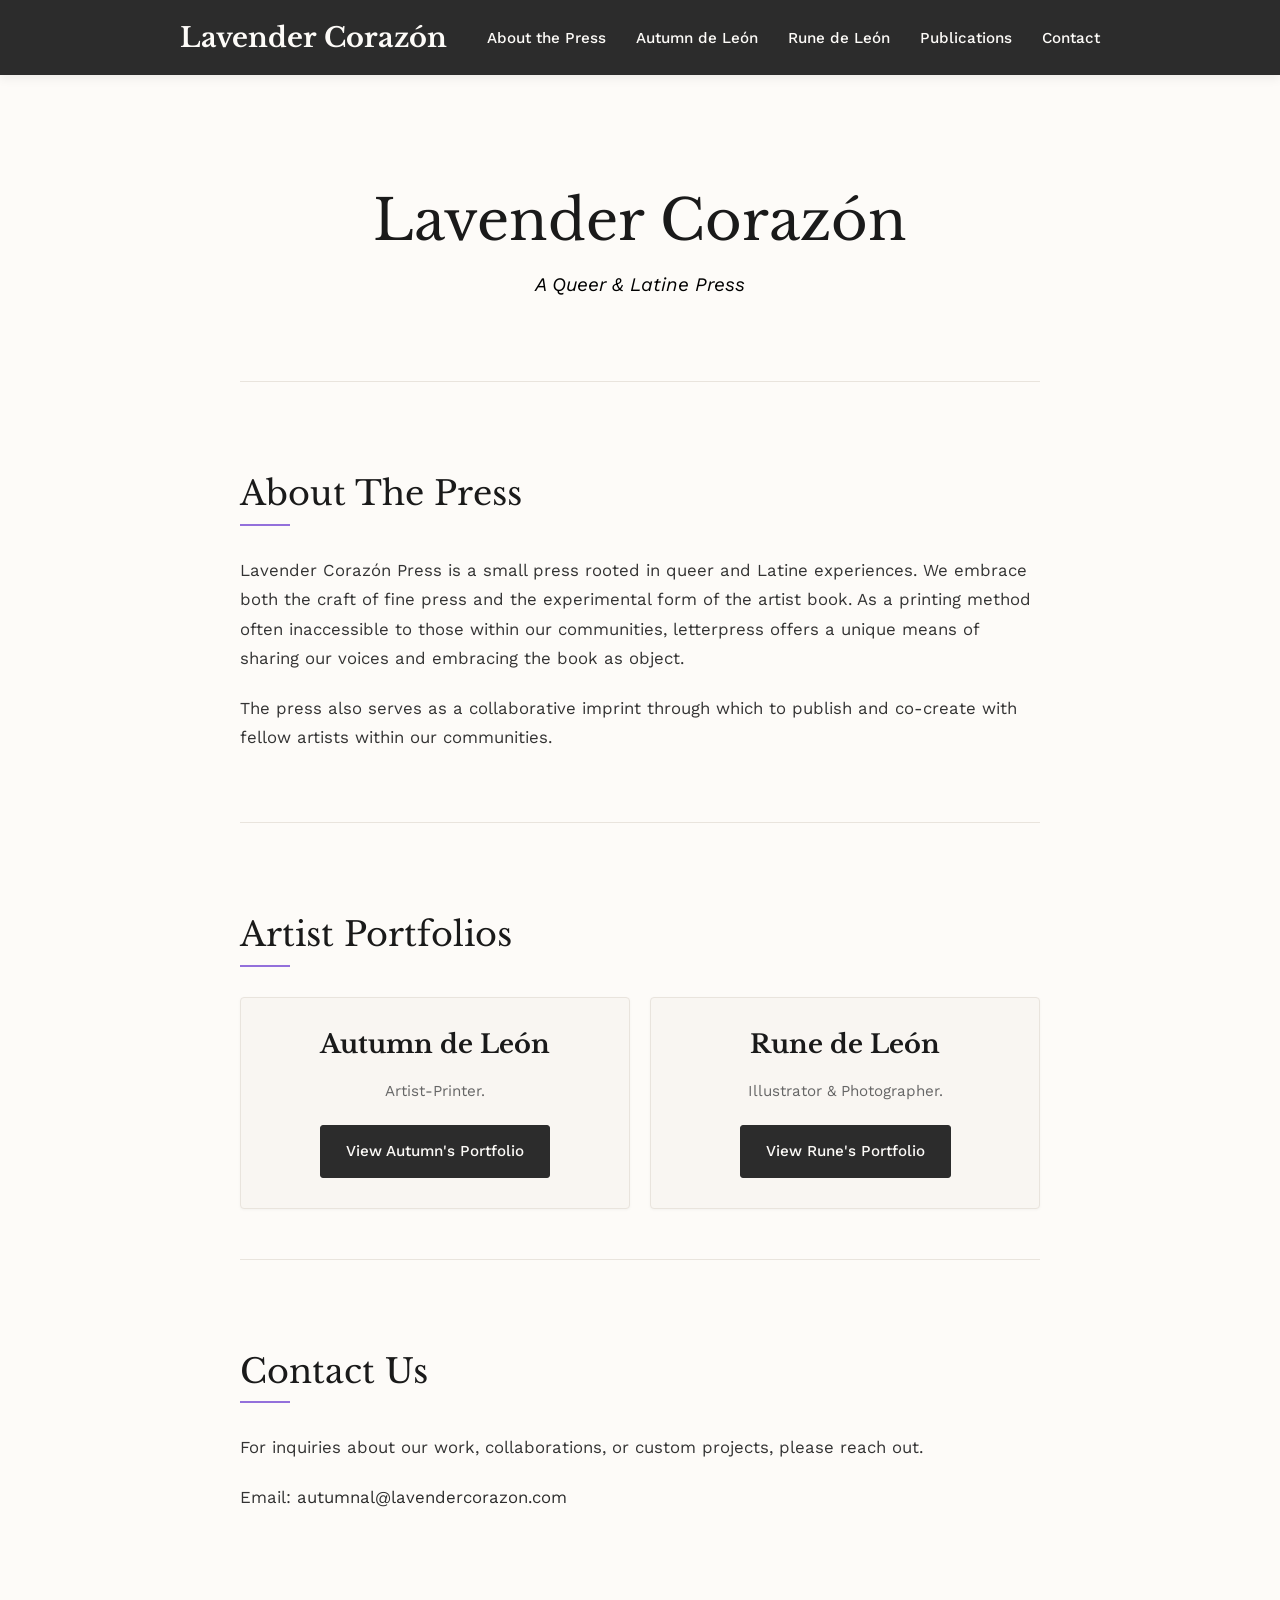
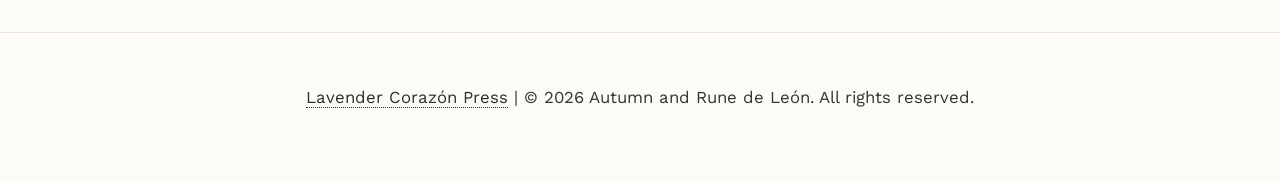
==== commit b0870d1a: "Update portfolio with latest site build" ====
--- a/index.html
+++ b/index.html
@@ -95,8 +95,7 @@
             <h2 id="contact-press-heading">Contact Us</h2>
             <div class="section-content">
                 <p>
-                    For inquiries about our work, collaborations, or custom projects, please reach out. 
-                    We'd love to hear from you.
+                    For inquiries about our work, collaborations, or custom projects, please reach out.
                 </p>
                 <p>Email: <a href="mailto:autumnal@lavendercorazon.com">autumnal@lavendercorazon.com</a></p>
                 </div>
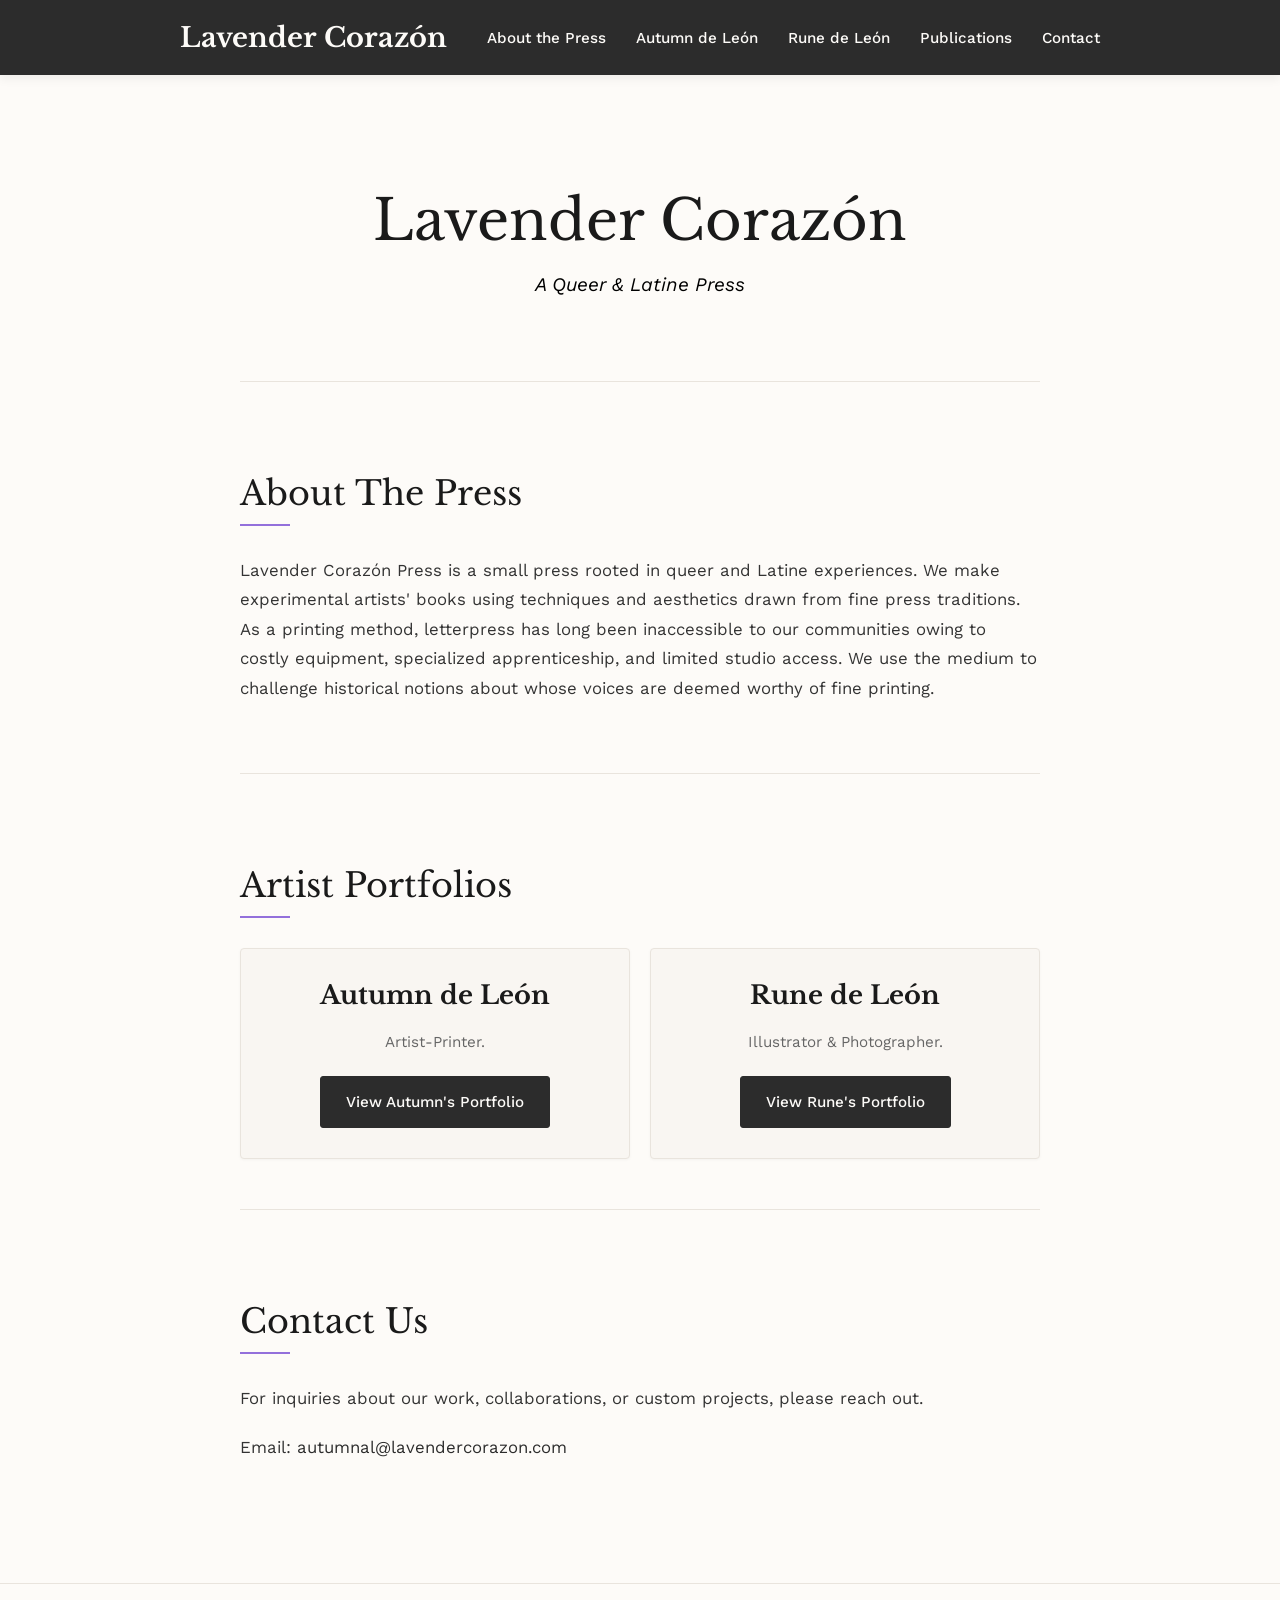
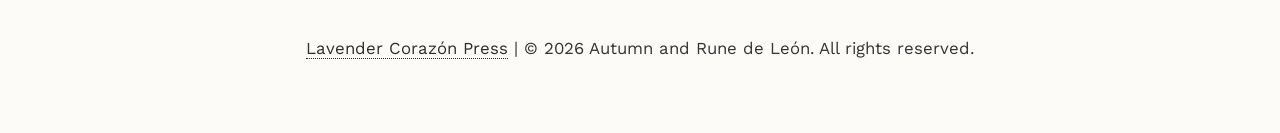
==== commit d43dfbf0: "Update portfolio with latest site build" ====
--- a/index.html
+++ b/index.html
@@ -67,11 +67,9 @@
             <h2 id="about-press-heading">About The Press</h2>
             <div class="section-content">
                 <p>
-                    Lavender Corazón Press is a small press rooted in queer and Latine experiences. We embrace both the craft of fine press and the experimental form of the artist book. As a printing method often inaccessible to those within our communities, letterpress offers a unique means of sharing our voices and embracing the book as object.
+                    Lavender Corazón Press is a small press rooted in queer and Latine experiences. We make experimental artists' books using techniques and aesthetics drawn from fine press traditions. As a printing method, letterpress has long been inaccessible to our communities owing to costly equipment, specialized apprenticeship, and limited studio access. We use the medium to challenge historical notions about whose voices are deemed worthy of fine printing.
                 </p>
-                <p>
-                    The press also serves as a collaborative imprint through which to publish and co-create with fellow artists within our communities.
-                </p> <span class="visually-hidden">Rune de Leon, Autumn de Leon, Lavender Corazon</span>
+                <span class="visually-hidden">Rune de Leon, Autumn de Leon, Lavender Corazon</span>
             </div>
         </section>
 
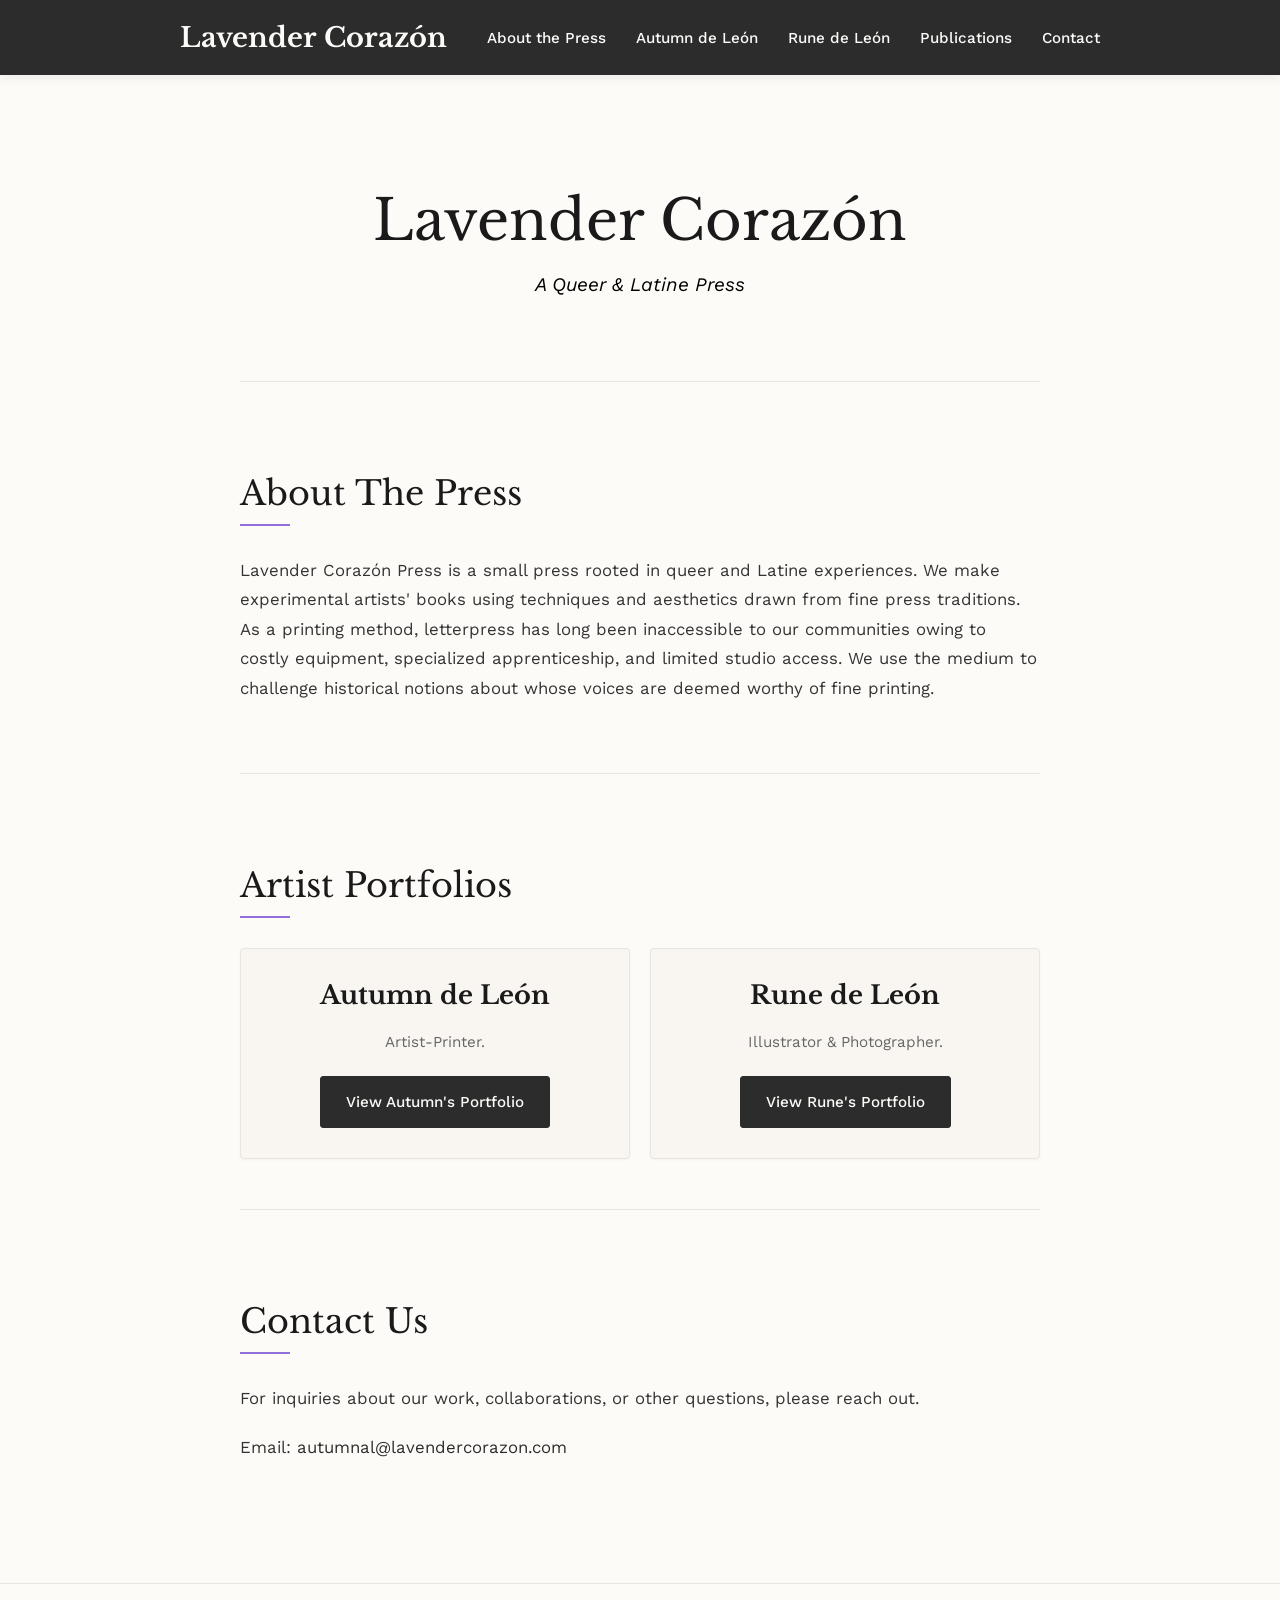
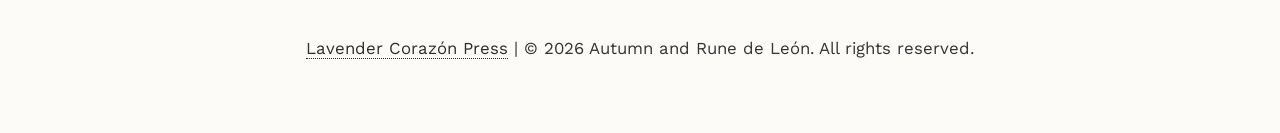
==== commit 9b04c570: "Update portfolio with latest site build" ====
--- a/index.html
+++ b/index.html
@@ -93,7 +93,7 @@
             <h2 id="contact-press-heading">Contact Us</h2>
             <div class="section-content">
                 <p>
-                    For inquiries about our work, collaborations, or custom projects, please reach out.
+                    For inquiries about our work, collaborations, or other questions, please reach out.
                 </p>
                 <p>Email: <a href="mailto:autumnal@lavendercorazon.com">autumnal@lavendercorazon.com</a></p>
                 </div>
--- a/css/style.css
+++ b/css/style.css
@@ -117,6 +117,19 @@
     margin-bottom: var(--spacing-unit); 
     color: var(--color-text); 
 } 
+
+h1,
+h2,
+h3 {
+    text-wrap: balance;
+}
+
+p,
+li,
+blockquote {
+    text-wrap: pretty;
+}
+
 
 a { 
     color: var(--color-primary-accent); 
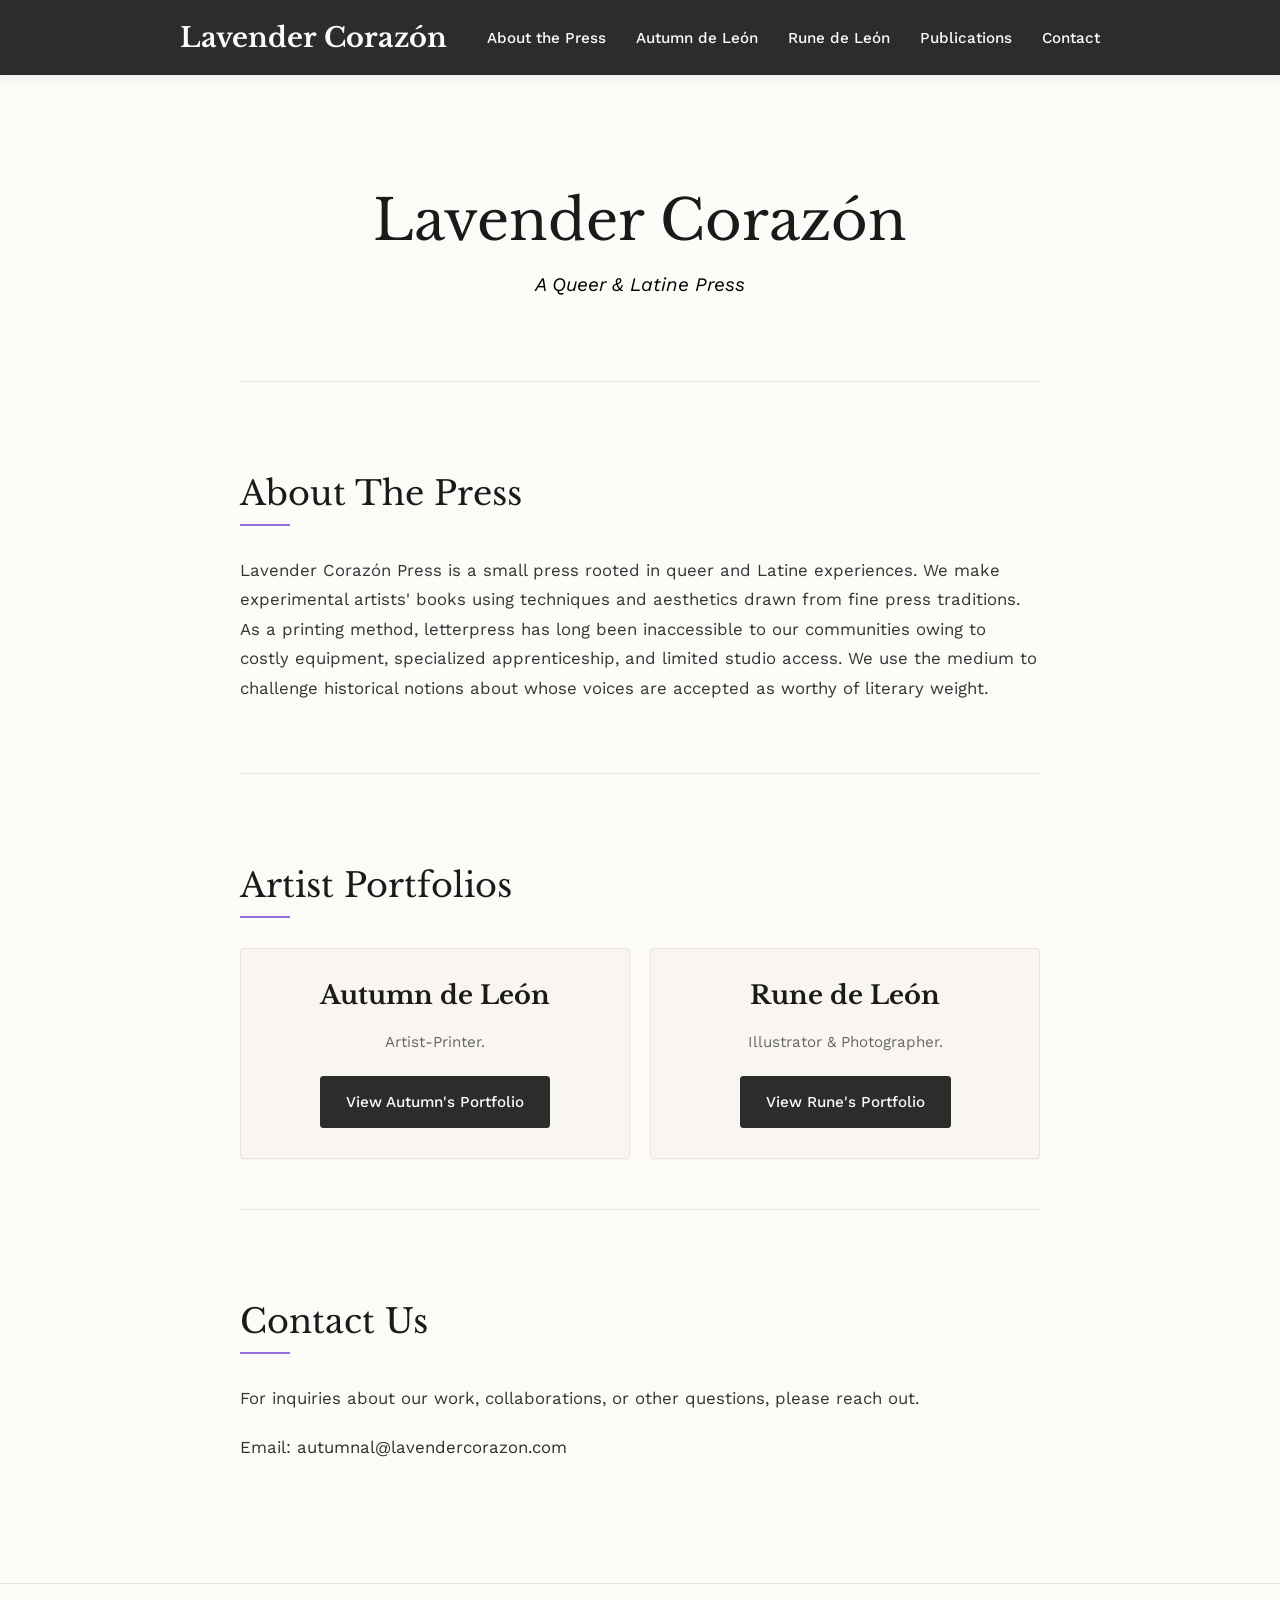
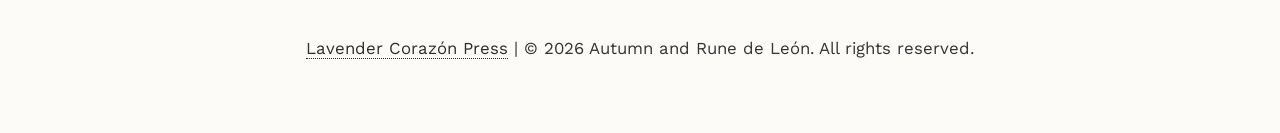
==== commit cf5a1586: "Update portfolio with latest site build" ====
--- a/index.html
+++ b/index.html
@@ -67,7 +67,7 @@
             <h2 id="about-press-heading">About The Press</h2>
             <div class="section-content">
                 <p>
-                    Lavender Corazón Press is a small press rooted in queer and Latine experiences. We make experimental artists' books using techniques and aesthetics drawn from fine press traditions. As a printing method, letterpress has long been inaccessible to our communities owing to costly equipment, specialized apprenticeship, and limited studio access. We use the medium to challenge historical notions about whose voices are deemed worthy of fine printing.
+                    Lavender Corazón Press is a small press rooted in queer and Latine experiences. We make experimental artists' books using techniques and aesthetics drawn from fine press traditions. As a printing method, letterpress has long been inaccessible to our communities owing to costly equipment, specialized apprenticeship, and limited studio access. We use the medium to challenge historical notions about whose voices are accepted as worthy of literary weight.
                 </p>
                 <span class="visually-hidden">Rune de Leon, Autumn de Leon, Lavender Corazon</span>
             </div>
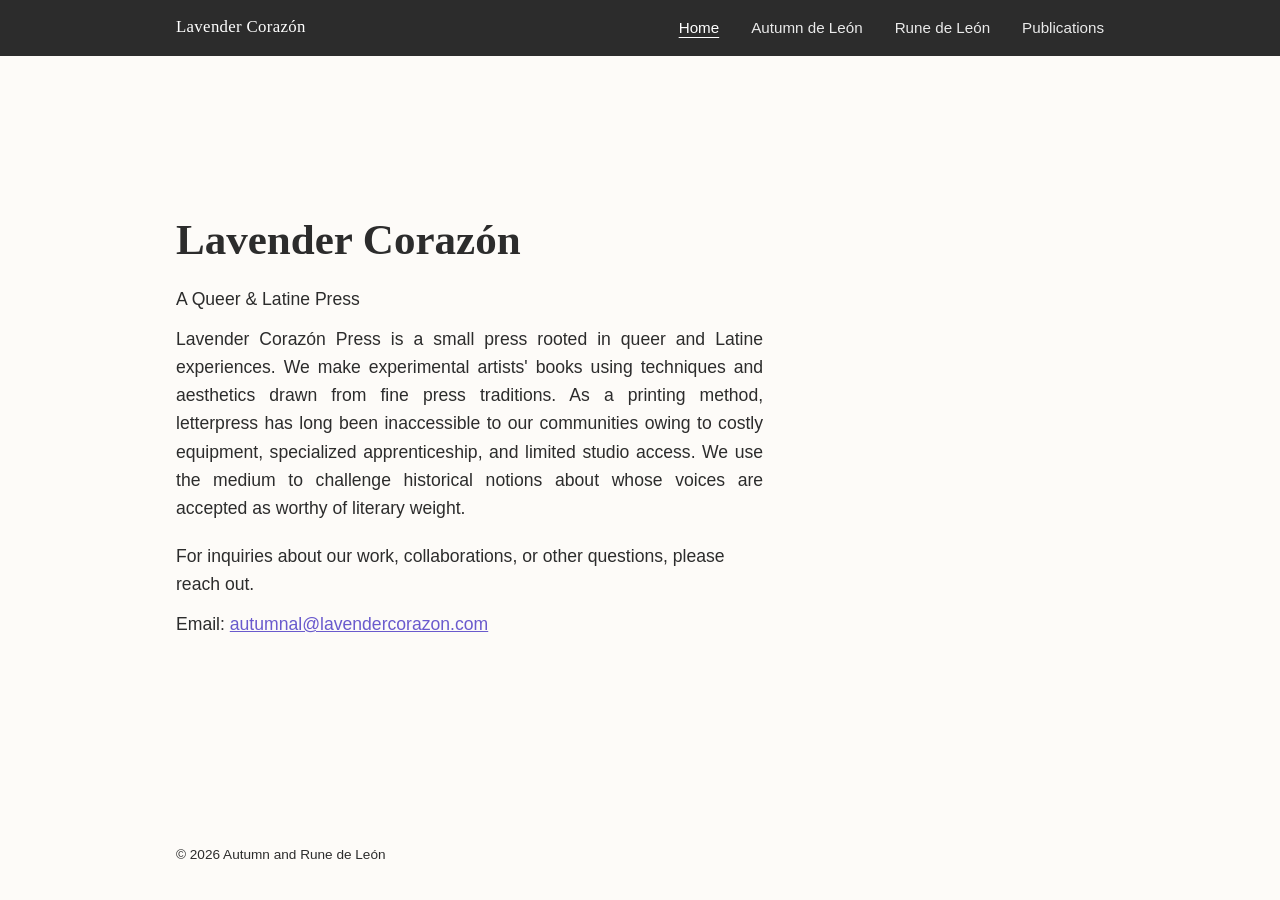
==== commit df8dcd39: "Add files via upload" ====
--- a/index.html
+++ b/index.html
@@ -1,19 +1,13 @@
 <!DOCTYPE html>
 <html lang="en">
 <head>
-    <meta charset="UTF-8">
-    <meta name="viewport" content="width=device-width, initial-scale=1.0">
-    <title>Lavender Corazón Press</title>
-    <meta name="description" content="Lavender Corazón is a California-based queer and Latine-led letterpress project by Autumn and Rune de León, exploring poetry, printmaking, and community-based publishing through handmade chapbooks and literary ephemera.">
-    <meta name="keywords" content="Lavender Corazon, Lavender Corazón, queer letterpress, Latine art, artist books, letterpress poetry, small press, fine press">
-    <link rel="icon" href="assets/icon.png" type="image/png" />
-    <link rel="preconnect" href="https://fonts.googleapis.com">
-    <link rel="preconnect" href="https://fonts.gstatic.com" crossorigin>
-    <link href="https://fonts.googleapis.com/css2?family=Libre+Baskerville:ital,wght@0,400;0,700;1,400&family=Work+Sans:wght@300;400;500;600;700&display=swap" rel="stylesheet">
-    <link rel="stylesheet" href="css/style.css">
-    <link rel="canonical" href="https://lavendercorazon.com/" />
-    <script type="application/ld+json">
-    {
+  <meta charset="UTF-8" />
+  <meta name="viewport" content="width=device-width, initial-scale=1" />
+  <title>Lavender Corazón Press</title>
+  <meta name="description" content="Lavender Corazón is a California-based queer and Latine-led letterpress project by Autumn and Rune de León, exploring poetry, printmaking, and community-based publishing through handmade chapbooks and literary ephemera." />
+  <link rel="icon" href="assets/icon.png" type="image/png" />
+  <script type="application/ld+json">
+  {
     "@context": "https://schema.org",
     "@type": "Organization",
     "name": "Lavender Corazón Press",
@@ -21,102 +15,54 @@
     "description": "A California-based queer and Latine-led letterpress project exploring poetry, printmaking, and community-based publishing.",
     "email": "autumnal@lavendercorazon.com",
     "founder": [
-        { "@type": "Person", "name": "Autumn de León", "url": "https://lavendercorazon.com/autumn.html" },
-        { "@type": "Person", "name": "Rune de León", "url": "https://lavendercorazon.com/rune.html" }
-     ]
-}
-</script>
-    </head>
+      { "@type": "Person", "name": "Autumn de León", "url": "https://lavendercorazon.com/autumn.html" },
+      { "@type": "Person", "name": "Rune de León", "url": "https://lavendercorazon.com/rune.html" }
+    ]
+  }
+  </script>
+  <link rel="stylesheet" href="style.css" />
+  <link rel="canonical" href="https://lavendercorazon.com/" />
+</head>
+<body class="page-home">
+  <header class="site-nav">
+    <div class="site-nav__inner">
+      <a class="site-nav__brand" href="/">Lavender Corazón</a>
+      <button class="site-nav__toggle" aria-label="Open menu" aria-expanded="false" aria-controls="nav-list">
+        <svg viewBox="0 0 24 24" fill="none" stroke="currentColor" stroke-width="2" stroke-linecap="round" stroke-linejoin="round">
+          <line x1="4" x2="20" y1="12" y2="12"></line>
+          <line x1="4" x2="20" y1="6" y2="6"></line>
+          <line x1="4" x2="20" y1="18" y2="18"></line>
+        </svg>
+      </button>
+      <ul class="site-nav__list" id="nav-list">
+        <li><a href="/" class="is-active" aria-current="page">Home</a></li>
+        <li><a href="/autumn">Autumn de León</a></li>
+        <li><a href="/rune">Rune de León</a></li>
+        <li><a href="/publications">Publications</a></li>
+      </ul>
+    </div>
+  </header>
 
-<body data-theme="light" class="lavender-corazon-home">
+  <main>
+    <section class="hero" id="hero-press">
+      <div class="container container--wide hero__inner">
+        <div class="hero__copy">
+          <h1 class="hero__name">Lavender Corazón</h1>
+          <p class="hero__meta">A Queer &amp; Latine Press</p>
+          <p class="hero__tagline" id="about-press">Lavender Corazón Press is a small press rooted in queer and Latine experiences. We make experimental artists' books using techniques and aesthetics drawn from fine press traditions. As a printing method, letterpress has long been inaccessible to our communities owing to costly equipment, specialized apprenticeship, and limited studio access. We use the medium to challenge historical notions about whose voices are accepted as worthy of literary weight.</p>
+          <p class="hero__meta" id="contact-press">For inquiries about our work, collaborations, or other questions, please reach out.</p>
+          <p class="hero__meta">Email: <a href="mailto:autumnal@lavendercorazon.com">autumnal@lavendercorazon.com</a></p>
+        </div>
+      </div>
+    </section>
+  </main>
 
-    <a href="#main-content" class="skip-link">Skip to main content</a>
+  <footer class="site-footer">
+    <div class="container container--wide">
+      <p>&copy; 2026 Autumn and Rune de León</p>
+    </div>
+  </footer>
 
-    <header id="main-header" role="banner">
-        <div class="header-content">
-            <div class="logo">
-                <a href="index.html">Lavender Corazón</a>
-            </div>
-            <nav role="navigation" aria-label="Main Navigation">
-                <button id="menu-toggle" aria-expanded="false" aria-controls="main-nav">
-                    <span class="sr-only">Toggle Menu</span>
-                    <span class="hamburger-bar"></span>
-                    <span class="hamburger-bar"></span>
-                    <span class="hamburger-bar"></span>
-                </button>
-                <ul id="main-nav">
-                    <li><a href="index.html#about-press">About the Press</a></li>
-                    <li><a href="autumn.html">Autumn de León</a></li>
-                    <li><a href="rune.html">Rune de León</a></li>
-                    <li><a href="publications.html">Publications</a></li>
-                    <li><a href="index.html#contact-press">Contact</a></li>
-                    </ul>
-            </nav>
-        </div>
-    </header>
-
-    <main id="main-content" class="content-column" role="main">
-        <section id="hero-press" aria-labelledby="hero-press-heading">
-             <div class="section-content text-center">
-                <h1 id="hero-press-heading" class="site-title-main">Lavender Corazón</h1>
-                <p class="tagline">A Queer & Latine Press</p>
-            </div>
-        </section>
-
-        <section id="about-press" aria-labelledby="about-press-heading">
-            <h2 id="about-press-heading">About The Press</h2>
-            <div class="section-content">
-                <p>
-                    Lavender Corazón Press is a small press rooted in queer and Latine experiences. We make experimental artists' books using techniques and aesthetics drawn from fine press traditions. As a printing method, letterpress has long been inaccessible to our communities owing to costly equipment, specialized apprenticeship, and limited studio access. We use the medium to challenge historical notions about whose voices are accepted as worthy of literary weight.
-                </p>
-                <span class="visually-hidden">Rune de Leon, Autumn de Leon, Lavender Corazon</span>
-            </div>
-        </section>
-
-        <section id="featured-portfolios" aria-labelledby="featured-portfolios-heading">
-            <h2 id="featured-portfolios-heading">Artist Portfolios</h2>
-            <div class="section-content portfolio-links">
-                <div class="portfolio-link-card">
-                    <h3>Autumn de León</h3>
-                    <p>Artist-Printer.</p>
-                    <a href="autumn.html" class="button">View Autumn's Portfolio</a>
-                </div>
-                <div class="portfolio-link-card">
-                    <h3>Rune de León</h3>
-                    <p>Illustrator & Photographer.</p>
-                    <a href="rune.html" class="button">View Rune's Portfolio</a>
-                </div>
-            </div>
-        </section>
-        
-        <section id="contact-press" aria-labelledby="contact-press-heading">
-            <h2 id="contact-press-heading">Contact Us</h2>
-            <div class="section-content">
-                <p>
-                    For inquiries about our work, collaborations, or other questions, please reach out.
-                </p>
-                <p>Email: <a href="mailto:autumnal@lavendercorazon.com">autumnal@lavendercorazon.com</a></p>
-                </div>
-        </section>
-    </main>
-
-    <footer role="contentinfo">
-        <p><a href="index.html">Lavender Corazón Press</a> | &copy; <span id="current-year"></span> Autumn and Rune de León. All rights reserved.</p>
-    </footer>
-
-    <dialog id="portfolio-lightbox" aria-labelledby="lb-title">
-  <button class="lb-close" aria-label="Close (Esc)">×</button>
-  <div class="lb-inner">
-    <button class="lb-nav lb-prev" aria-label="Previous image">‹</button>
-    <figure class="lb-figure">
-      <img id="lb-img" alt="">
-      <figcaption id="lb-cap"></figcaption>
-    </figure>
-    <button class="lb-nav lb-next" aria-label="Next image">›</button>
-  </div>
-</dialog>
-
-
-    <script src="js/script.js"></script>
+  <script src="script.js"></script>
 </body>
-</html>
+</html>
--- a/style.css
+++ b/style.css
@@ -0,0 +1,409 @@
+*,
+*::before,
+*::after {
+  box-sizing: border-box;
+}
+
+html {
+  -webkit-text-size-adjust: 100%;
+}
+
+body,
+h1,
+h2,
+h3,
+p,
+figure,
+dl,
+dd {
+  margin: 0;
+}
+
+img {
+  display: block;
+  max-width: 100%;
+}
+
+a {
+  color: inherit;
+}
+
+main a,
+.site-footer a {
+  color: var(--color-lavender);
+}
+
+ul {
+  list-style: none;
+  margin: 0;
+  padding: 0;
+}
+
+:root {
+  --color-ink: #2c2c2c;
+  --color-lavender: #6a5acd;
+  --color-bg: #fdfbf8;
+
+  --font-display: Superclarendon, "Bookman Old Style", "URW Bookman", Georgia, "Times New Roman", serif;
+  --font-body: Optima, Candara, "Noto Sans", "Segoe UI", sans-serif;
+
+  --container-width: 46rem;       /* prose pages */
+  --container-width-wide: 64rem;  /* hero */
+  --container-pad: clamp(1.25rem, 5vw, 3rem);
+  --hero-text-width: 60ch;        /* home text width: adjust here */
+
+  --space-2xs: 0.5rem;
+  --space-xs: 0.75rem;
+  --space-s: 1.25rem;
+  --space-m: 2rem;
+  --space-l: 3rem;
+  --space-xl: 4.5rem;
+}
+
+html,
+body {
+  height: 100%;
+}
+
+body {
+  display: flex;
+  flex-direction: column;
+  min-height: 100vh;
+  font-family: var(--font-body);
+  color: var(--color-ink);
+  background: var(--color-bg);
+  line-height: 1.6;
+  -webkit-font-smoothing: antialiased;
+}
+
+.site-nav {
+  flex-shrink: 0;
+}
+
+main {
+  flex: 1 0 auto;
+}
+
+.site-footer {
+  flex-shrink: 0;
+}
+
+h1,
+h2,
+h3 {
+  font-family: var(--font-display);
+  color: var(--color-ink);
+  line-height: 1.15;
+}
+
+.container {
+  width: 100%;
+  max-width: var(--container-width);
+  margin-inline: auto;
+  padding-inline: var(--container-pad);
+}
+
+.container--wide {
+  max-width: var(--container-width-wide);
+}
+
+.site-nav {
+  position: sticky;
+  top: 0;
+  z-index: 20;
+  background: var(--color-ink);
+  color: #fff;
+}
+
+.site-nav__inner {
+  max-width: var(--container-width-wide);
+  margin-inline: auto;
+  padding: 0.9rem var(--container-pad);
+  display: flex;
+  align-items: center;
+  justify-content: space-between;
+  gap: var(--space-m);
+}
+
+.site-nav__brand {
+  font-family: var(--font-display);
+  font-size: 1.05rem;
+  letter-spacing: 0.02em;
+  text-decoration: none;
+  white-space: nowrap;
+}
+
+.site-nav__toggle {
+  display: none;
+  background: none;
+  border: 0;
+  color: #fff;
+  padding: 0.35rem;
+  cursor: pointer;
+  line-height: 0;
+}
+
+.site-nav__toggle svg {
+  width: 22px;
+  height: 22px;
+}
+
+.site-nav__list {
+  display: flex;
+  flex-wrap: wrap;
+  align-items: center;
+  gap: var(--space-m);
+}
+
+.site-nav__list a {
+  font-size: 0.95rem;
+  color: #fff;
+  text-decoration: none;
+  opacity: 0.9;
+  transition: opacity 0.15s ease;
+}
+
+.site-nav__list a:hover,
+.site-nav__list a:focus-visible,
+.site-nav__list a.is-active {
+  opacity: 1;
+}
+
+.site-nav__list a.is-active {
+  text-decoration: underline;
+  text-underline-offset: 4px;
+}
+
+.site-nav__list a:focus-visible {
+  outline: 2px solid #fff;
+  outline-offset: 3px;
+}
+
+@media (max-width: 640px) {
+  .site-nav__toggle {
+    display: block;
+  }
+
+  .site-nav__list {
+    display: none;
+    position: absolute;
+    top: 100%;
+    left: 0;
+    right: 0;
+    flex-direction: column;
+    align-items: flex-start;
+    gap: 0;
+    background: var(--color-ink);
+    padding: 0.5rem var(--container-pad) 1.25rem;
+    border-top: 1px solid rgba(255, 255, 255, 0.15);
+  }
+
+  .site-nav__list.is-open {
+    display: flex;
+  }
+
+  .site-nav__list a {
+    width: 100%;
+    padding: 0.6rem 0;
+  }
+}
+
+.page-header {
+  padding-top: var(--space-xl);
+  padding-bottom: var(--space-m);
+}
+
+.page-header h1 {
+  font-size: clamp(2rem, 5vw, 2.75rem);
+}
+
+.hero {
+  padding-block: clamp(3rem, 8vw, 5.5rem);
+}
+
+body.page-home main {
+  display: flex;
+}
+
+body.page-home .hero {
+  flex: 1;
+  display: flex;
+  align-items: center;
+  width: 100%;
+  padding-block: clamp(2rem, 6vw, 4rem);
+}
+
+body.page-home .site-footer {
+  min-height: 10vh;
+  display: flex;
+  align-items: center;
+}
+
+.hero__inner {
+  display: grid;
+  grid-template-columns: 1.3fr 1fr;
+  align-items: center;
+  gap: clamp(2rem, 6vw, 4rem);
+}
+
+body.page-home .hero__inner {
+  grid-template-columns: 1fr;
+}
+
+.hero__name {
+  font-size: clamp(1.92rem, 4.61vw, 2.69rem);
+  margin-bottom: var(--space-s);
+}
+
+.hero__meta {
+  font-size: 1.1rem;
+  max-width: var(--hero-text-width);
+  margin-bottom: var(--space-xs);
+}
+
+.hero__tagline {
+  font-size: 1.1rem;
+  text-align: justify;
+  max-width: var(--hero-text-width);
+  margin-bottom: var(--space-s);
+}
+
+.hero__portrait {
+  justify-self: center;
+}
+
+.hero__portrait img {
+  width: min(320px, 100%);
+  aspect-ratio: 1 / 1;
+  object-fit: cover;
+  border-radius: 50%;
+  border: 6px solid #fff;
+  box-shadow: 0 12px 30px -12px rgba(71, 0, 79, 0.35);
+}
+
+@media (max-width: 720px) {
+  .hero__inner {
+    grid-template-columns: 1fr;
+    text-align: center;
+  }
+
+  .hero__meta,
+  .hero__tagline {
+    margin-inline: auto;
+  }
+
+  .hero__portrait {
+    order: -1;
+  }
+}
+
+.bio {
+  padding-bottom: var(--space-xl);
+}
+
+.bio p + p {
+  margin-top: var(--space-s);
+}
+
+.bio em,
+.bio i {
+  font-style: italic;
+}
+
+.cv {
+  padding-bottom: var(--space-xl);
+}
+
+.cv-section {
+  padding-top: var(--space-l);
+}
+
+.cv-section:first-child {
+  padding-top: 0;
+}
+
+.cv-section h2 {
+  font-size: 1.05rem;
+  text-transform: uppercase;
+  letter-spacing: 0.08em;
+  color: var(--color-lavender);
+  margin-bottom: var(--space-s);
+}
+
+.cv-section__note {
+  font-size: 0.85rem;
+  font-style: italic;
+  margin-bottom: var(--space-s);
+}
+
+.cv-entries {
+  display: flex;
+  flex-direction: column;
+  gap: var(--space-s);
+}
+
+.cv-entry {
+  display: grid;
+  grid-template-columns: 9.5rem 1fr;
+  gap: var(--space-s);
+}
+
+.cv-entry__date {
+  font-size: 0.9rem;
+  white-space: nowrap;
+}
+
+.cv-entry__title {
+  font-weight: 600;
+}
+
+.cv-entry__detail {
+  font-size: 0.95rem;
+  margin-top: 0.2rem;
+}
+
+.cv-entry__detail + .cv-entry__detail {
+  margin-top: 0.1rem;
+}
+
+.pub p {
+  margin-top: var(--space-xs);
+}
+
+.pub img {
+  margin-top: var(--space-s);
+  max-width: 20rem;
+}
+
+@media (max-width: 560px) {
+  .cv-entry {
+    grid-template-columns: 1fr;
+    gap: 0.15rem;
+  }
+}
+
+.cv-plain-list {
+  display: flex;
+  flex-direction: column;
+  gap: 0.4rem;
+}
+
+.site-footer {
+  padding-block: var(--space-m);
+}
+
+.site-footer p {
+  font-size: 0.85rem;
+}
+
+a:focus-visible,
+button:focus-visible {
+  outline: 2px solid var(--color-lavender);
+  outline-offset: 2px;
+}
+
+@media (prefers-reduced-motion: reduce) {
+  * {
+    transition: none !important;
+  }
+}
